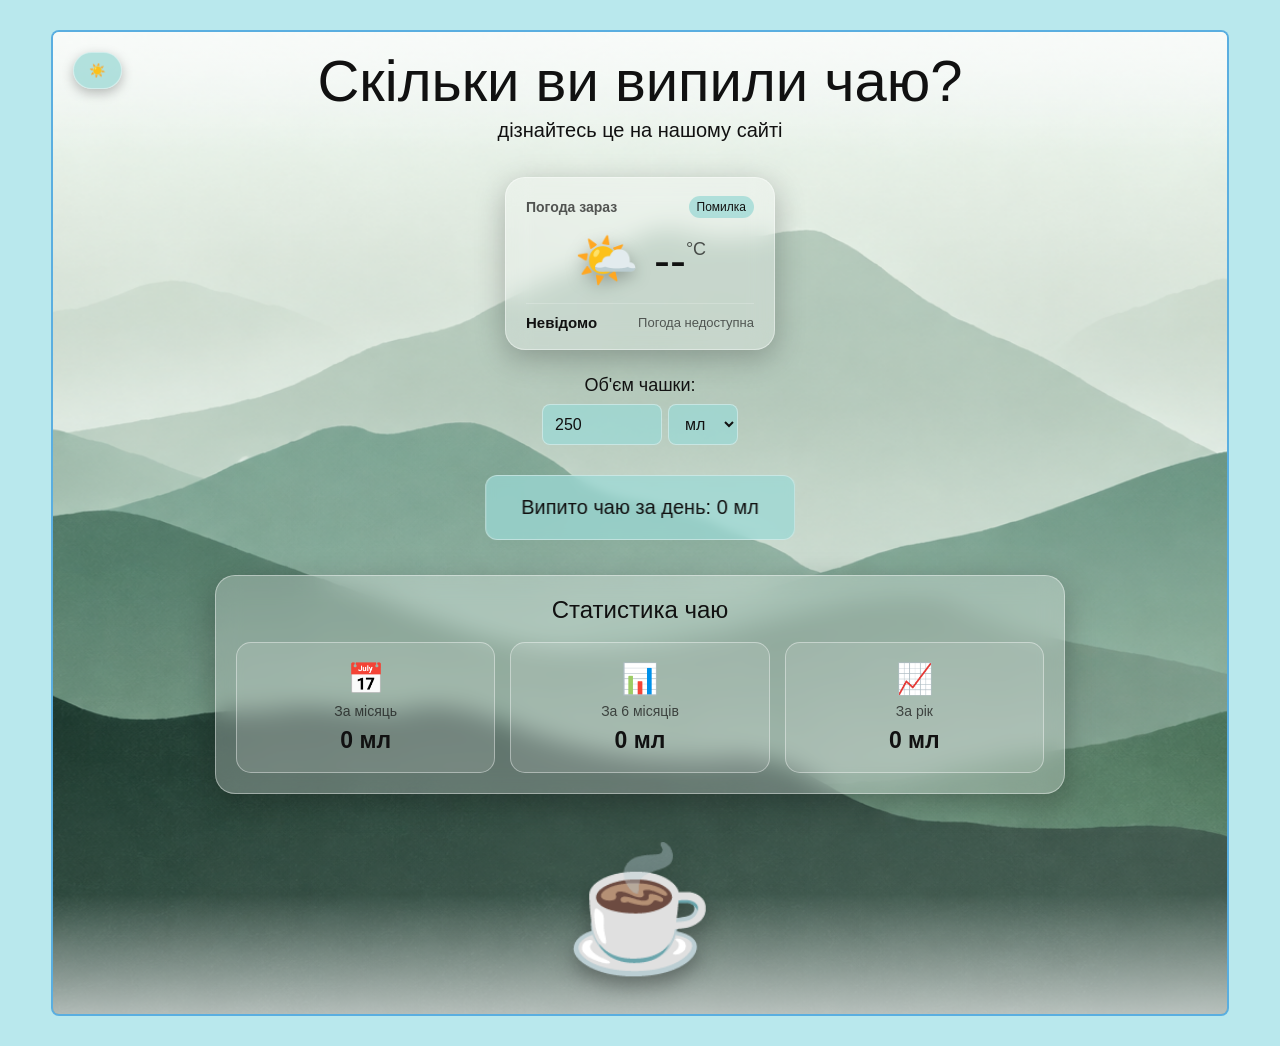
==== index.html @ 60a7f011 "Зробив таблицю випитого чаю , Тепер кожного дня кнопка чаю відновляеться і розшірив рамки стало тріш" ====
<!DOCTYPE html>
<html lang="uk">

<head>
    <meta charset="UTF-8">
    <meta name="viewport" content="width=device-width, initial-scale=1.0">

    <title>Tea Time</title>

    <link rel="stylesheet" href="style.css">
</head>

<body>

    <main class="container">

        <!-- Фонове зображення -->
        <img
            class="background"
            src="123.png"
            alt=""
        >

        <!-- Верхній туман -->
        <div class="fog-top"></div>


        <!-- Заголовок -->
        <header class="header">

            <h1>
                Скільки ви випили чаю?
            </h1>

            <p>
                дізнайтесь це на нашому сайті
            </p>

        </header>


        <!-- Кнопка день / ніч -->
        <button
            class="theme-button"
            id="themeButton"
            type="button"
        >
            ☀️
        </button>


        <!-- Погода -->
        <section class="weather-card">

            <div class="weather-top">

                <span class="weather-title">
                    Погода зараз
                </span>

                <span
                    class="weather-status"
                    id="weatherStatus"
                >
                    ...
                </span>

            </div>


            <div class="weather-main">

                <div
                    class="weather-icon"
                    id="weatherIcon"
                >
                    🌤️
                </div>

                <div class="weather-temperature">

                    <span id="weatherTemperature">
                        --
                    </span>

                    <small>°C</small>

                </div>

            </div>


            <div class="weather-bottom">

                <span
                    class="weather-city"
                    id="weatherCity"
                >
                    Завантаження...
                </span>

                <span
                    class="weather-description"
                    id="weatherText"
                >
                    Отримання погоди
                </span>

            </div>

        </section>


        <!-- Об'єм чашки -->
        <div class="cup-volume">

            <label for="cupVolume">
                Об'єм чашки:
            </label>

            <div class="volume-input">

                <input
                    type="number"
                    id="cupVolume"
                    min="1"
                    step="1"
                    value="250"
                >

                <select id="volumeUnit">

                    <option value="ml">
                        мл
                    </option>

                    <option value="l">
                        л
                    </option>

                </select>

            </div>

        </div>


        <!-- Головна кнопка -->
        <button
            class="main-button"
            id="teaButton"
            type="button"
        >

            Випито чаю за день:

            <span id="teaCount">
                0 мл
            </span>

        </button>


        <!-- Чашка -->
        <div class="tea-cup">
            ☕
        </div>


        <!-- Статистика -->
        <section class="statistics">

            <h2>
                Статистика чаю
            </h2>


            <div class="statistics-grid">

                <!-- Місяць -->
                <div class="stat-card">

                    <div class="stat-icon">
                        📅
                    </div>

                    <div class="stat-title">
                        За місяць
                    </div>

                    <div
                        class="stat-value"
                        id="monthStat"
                    >
                        0 мл
                    </div>

                </div>


                <!-- 6 місяців -->
                <div class="stat-card">

                    <div class="stat-icon">
                        📊
                    </div>

                    <div class="stat-title">
                        За 6 місяців
                    </div>

                    <div
                        class="stat-value"
                        id="sixMonthsStat"
                    >
                        0 мл
                    </div>

                </div>


                <!-- Рік -->
                <div class="stat-card">

                    <div class="stat-icon">
                        📈
                    </div>

                    <div class="stat-title">
                        За рік
                    </div>

                    <div
                        class="stat-value"
                        id="yearStat"
                    >
                        0 мл
                    </div>

                </div>

            </div>

        </section>


        <!-- Сніг -->
        <div
            class="snow"
            id="snow"
        ></div>


        <!-- Дощ -->
        <div
            class="rain"
            id="rain"
        ></div>


        <!-- Нижній туман -->
        <div class="fog-bottom"></div>

    </main>


    <script src="script.js"></script>

</body>

</html>
---- style.css ----
/* =========================================
   1. БАЗОВІ НАЛАШТУВАННЯ
========================================= */

* {
    margin: 0;
    padding: 0;
    box-sizing: border-box;
}

html {
    scroll-behavior: smooth;
}

body {
    min-height: 100vh;

    font-family: Arial, sans-serif;

    color: var(--text-color);

    background: var(--background);

    transition:
        background 0.5s ease,
        color 0.5s ease;

    overflow-x: hidden;
}


/* =========================================
   2. ЗМІННІ — СВІТЛА ТЕМА
========================================= */

:root {

    --background: #b9e8ed;

    --text-color: #111;

    --button-bg: rgba(155, 216, 213, 0.75);

    --button-text: #111;

    --button-border: rgba(255, 255, 255, 0.4);

    --shadow-color: rgba(0, 0, 0, 0.25);

    --fog-color: rgba(255, 255, 255, 0.6);

    --card-bg: rgba(255, 255, 255, 0.25);

    --transition: 0.4s ease;
}


/* =========================================
   3. ТЕМНА ТЕМА
========================================= */

body.dark {

    --background: #101820;

    --text-color: #ffffff;

    --button-bg: rgba(38, 61, 74, 0.85);

    --button-text: #ffffff;

    --button-border: rgba(255, 255, 255, 0.15);

    --shadow-color: rgba(0, 0, 0, 0.6);

    --fog-color: rgba(20, 30, 40, 0.7);

    --card-bg: rgba(20, 30, 40, 0.55);
}


/* =========================================
   4. ОСНОВНИЙ КОНТЕЙНЕР
========================================= */

.container {

    position: relative;

    width: 92%;

    max-width: 16
    00px;

    min-height: 90vh;

    margin: 30px auto;

    padding-bottom: 220px;

    overflow: hidden;

    border: 2px solid rgba(50, 150, 220, 0.7);

    border-radius: 8px;

    background: var(--background);

    transition:
        background var(--transition);
}


/* =========================================
   5. ФОН
========================================= */

.background {

    position: absolute;

    inset: 0;

    width: 100%;

    height: 100%;

    object-fit: cover;

    z-index: 0;

    transition:
        filter 0.8s ease,
        opacity 0.8s ease;
}


/* =========================================
   6. ЗАГОЛОВОК
========================================= */

.header {

    position: relative;

    z-index: 15;

    text-align: center;

    padding: 15px 20px;
}

.header h1 {

    font-size:
        clamp(30px, 5vw, 58px);

    font-weight: 400;

    transition:
        color var(--transition);
}

.header p {

    margin-top: 5px;

    font-size:
        clamp(16px, 2vw, 20px);
}


/* =========================================
   7. КНОПКА ДЕНЬ / НІЧ
========================================= */

.theme-button {

    position: absolute;

    top: 20px;

    left: 20px;

    z-index: 30;

    padding: 10px 15px;

    border:
        1px solid var(--button-border);

    border-radius: 50px;

    background: var(--button-bg);

    color: var(--button-text);

    cursor: pointer;

    box-shadow:
        0 4px 12px var(--shadow-color);

    transition:
        transform 0.25s ease,
        box-shadow 0.25s ease,
        background 0.4s ease,
        color 0.4s ease;
}

.theme-button:hover {

    transform:
        translateY(-2px);

    box-shadow:
        0 7px 18px var(--shadow-color);
}

.theme-button:active {

    transform:
        translateY(0);
}


/* =========================================
   8. ПОГОДА
========================================= */

.weather-card {

    position: relative;

    z-index: 20;

    width: 270px;

    margin: 20px auto 0;

    padding: 18px 20px;

    border:
        1px solid var(--button-border);

    border-radius: 20px;

    background:
        var(--card-bg);

    backdrop-filter:
        blur(12px);

    -webkit-backdrop-filter:
        blur(12px);

    color: var(--text-color);

    box-shadow:
        0 8px 30px var(--shadow-color);

    transition:
        transform 0.3s ease,
        box-shadow 0.3s ease;
}

.weather-card:hover {

    transform:
        translateY(-3px);

    box-shadow:
        0 14px 35px var(--shadow-color);
}


.weather-top {

    display: flex;

    align-items: center;

    justify-content: space-between;

    margin-bottom: 10px;
}

.weather-title {

    font-size: 14px;

    font-weight: 600;

    opacity: 0.7;
}

.weather-status {

    font-size: 12px;

    padding: 4px 8px;

    border-radius: 20px;

    background:
        var(--button-bg);

    color:
        var(--button-text);
}


.weather-main {

    display: flex;

    align-items: center;

    justify-content: center;

    gap: 15px;

    margin: 5px 0 10px;
}


.weather-icon {

    display: flex;

    align-items: center;

    justify-content: center;

    width: 65px;

    height: 65px;

    font-size: 52px;

    filter:
        drop-shadow(
            0 5px 8px var(--shadow-color)
        );

    transition:
        transform 0.4s ease;
}

.weather-card:hover .weather-icon {

    transform:
        scale(1.08)
        rotate(3deg);
}


.weather-temperature {

    display: flex;

    align-items: flex-start;

    font-size: 48px;

    font-weight: 300;

    line-height: 1;
}

.weather-temperature small {

    margin-top: 3px;

    font-size: 18px;

    opacity: 0.7;
}


.weather-bottom {

    display: flex;

    align-items: center;

    justify-content: space-between;

    gap: 10px;

    padding-top: 10px;

    border-top:
        1px solid
        rgba(255, 255, 255, 0.2);
}

.weather-city {

    font-size: 15px;

    font-weight: 600;
}

.weather-description {

    font-size: 13px;

    opacity: 0.65;

    text-align: right;
}


/* =========================================
   9. ОБ'ЄМ ЧАШКИ
========================================= */

.cup-volume {

    position: relative;

    z-index: 20;

    display: flex;

    flex-direction: column;

    align-items: center;

    gap: 8px;

    width: fit-content;

    margin: 25px auto 0;

    color: var(--text-color);
}

.cup-volume label {

    font-size: 18px;

    font-weight: 500;
}

.volume-input {

    display: flex;

    gap: 6px;
}

.volume-input input,
.volume-input select {

    padding: 10px 12px;

    border:
        1px solid var(--button-border);

    border-radius: 8px;

    background:
        var(--button-bg);

    color:
        var(--button-text);

    font-size: 16px;

    font-family: inherit;

    outline: none;

    transition:
        box-shadow 0.25s ease,
        transform 0.25s ease;
}

.volume-input input {

    width: 120px;
}

.volume-input select {

    width: 70px;

    cursor: pointer;
}

.volume-input input:hover,
.volume-input select:hover {

    transform:
        translateY(-2px);

    box-shadow:
        0 5px 15px var(--shadow-color);
}

.volume-input input:focus,
.volume-input select:focus {

    box-shadow:
        0 0 0 3px
        rgba(50, 150, 220, 0.25);
}


/* =========================================
   10. ГОЛОВНА КНОПКА
========================================= */

.main-button {

    position: relative;

    left: 50%;

    transform:
        translateX(-50%);

    z-index: 20;

    margin-top: 30px;

    padding: 20px 35px;

    border:
        1px solid var(--button-border);

    border-radius: 12px;

    background:
        var(--button-bg);

    color:
        var(--button-text);

    font-size: 20px;

    font-family: inherit;

    cursor: pointer;

    backdrop-filter:
        blur(5px);

    transition:
        transform 0.25s ease,
        box-shadow 0.25s ease,
        background 0.4s ease,
        color 0.4s ease;
}

.main-button:hover {

    transform:
        translateX(-50%)
        translateY(-5px);

    box-shadow:
        0 10px 30px var(--shadow-color);
}

.main-button:active {

    transform:
        translateX(-50%);
}


/* =========================================
   11. ЧАШКА
========================================= */

.tea-cup {

    position: absolute;

    left: 50%;

    bottom: 45px;

    transform:
        translateX(-50%);

    z-index: 18;

    font-size: 120px;

    line-height: 1;

    filter:
        drop-shadow(
            0 10px 10px rgba(0, 0, 0, 0.3)
        );

    animation:
        cupFloat 3s ease-in-out infinite;
}

@keyframes cupFloat {

    0% {

        transform:
            translateX(-50%)
            translateY(0);
    }

    50% {

        transform:
            translateX(-50%)
            translateY(-8px);
    }

    100% {

        transform:
            translateX(-50%)
            translateY(0);
    }
}


/* =========================================
   12. СТАТИСТИКА
========================================= */

.statistics {

    position: relative;

    z-index: 20;

    width: 90%;

    max-width: 850px;

    margin: 35px auto 0;

    padding: 20px;

    border:
        1px solid var(--button-border);

    border-radius: 20px;

    background:
        var(--card-bg);

    backdrop-filter:
        blur(12px);

    -webkit-backdrop-filter:
        blur(12px);

    box-shadow:
        0 8px 30px var(--shadow-color);
}

.statistics h2 {

    margin-bottom: 18px;

    text-align: center;

    font-size: 24px;

    font-weight: 400;
}


.statistics-grid {

    display: grid;

    grid-template-columns:
        repeat(3, 1fr);

    gap: 15px;
}


.stat-card {

    padding: 18px 10px;

    text-align: center;

    border:
        1px solid var(--button-border);

    border-radius: 15px;

    background:
        rgba(255, 255, 255, 0.12);

    transition:
        transform 0.25s ease,
        box-shadow 0.25s ease,
        background 0.3s ease;
}

.stat-card:hover {

    transform:
        translateY(-4px);

    box-shadow:
        0 8px 20px var(--shadow-color);
}


.stat-icon {

    font-size: 30px;

    margin-bottom: 7px;
}


.stat-title {

    font-size: 14px;

    opacity: 0.7;

    margin-bottom: 8px;
}


.stat-value {

    font-size: 23px;

    font-weight: 600;
}


/* =========================================
   13. ТУМАН
========================================= */

.fog-top,
.fog-bottom {

    position: absolute;

    left: 0;

    width: 100%;

    pointer-events: none;

    z-index: 10;

    transition:
        opacity 0.8s ease;
}

.fog-top {

    top: 0;

    height: 120px;

    background:
        linear-gradient(
            to bottom,
            var(--fog-color),
            transparent
        );
}

.fog-bottom {

    bottom: 0;

    height: 120px;

    background:
        linear-gradient(
            to top,
            var(--fog-color),
            transparent
        );
}


/* =========================================
   14. СНІГ
========================================= */

.snow {

    position: absolute;

    inset: 0;

    pointer-events: none;

    z-index: 50;

    overflow: hidden;
}

.snowflake {

    position: absolute;

    top: -20px;

    color: white;

    font-size: 20px;

    animation:
        snowfall linear infinite;
}

@keyframes snowfall {

    from {

        transform:
            translateY(-20px);
    }

    to {

        transform:
            translateY(110vh);
    }
}


/* =========================================
   15. ДОЩ
========================================= */

.rain {

    position: absolute;

    inset: 0;

    pointer-events: none;

    z-index: 50;

    overflow: hidden;
}

.raindrop {

    position: absolute;

    top: -30px;

    width: 2px;

    height: 20px;

    background:
        rgba(255, 255, 255, 0.6);

    animation:
        rain-fall linear infinite;
}

@keyframes rain-fall {

    from {

        transform:
            translateY(-30px);
    }

    to {

        transform:
            translateY(110vh);
    }
}


/* =========================================
   16. ТЕМНИЙ ФОН
========================================= */

body.dark .background {

    filter:
        brightness(0.55);
}


/* =========================================
   17. ТЕЛЕФОН
========================================= */

@media (max-width: 768px) {

    .container {

        width: 96%;

        min-height: 95vh;

        margin: 15px auto;

        padding-bottom: 190px;
    }

    .header h1 {

        font-size:
            clamp(26px, 8vw, 42px);
    }

    .main-button {

        font-size: 17px;

        padding:
            16px 25px;
    }

    .statistics {

        width: 94%;
    }

    .statistics-grid {

        grid-template-columns:
            1fr;
    }

    .tea-cup {

        font-size: 90px;

        bottom: 35px;
    }
}


@media (max-width: 480px) {

    .container {

        margin: 10px auto;
    }

    .weather-card {

        width: 90%;
    }

    .theme-button {

        top: 15px;

        left: 15px;

        padding:
            8px 12px;
    }

    .cup-volume {

        margin-top: 20px;
    }

    .cup-volume label {

        font-size: 16px;
    }

    .volume-input input {

        width: 110px;
    }

    .volume-input input,
    .volume-input select {

        padding:
            8px 10px;

        font-size: 15px;
    }

    .main-button {

        font-size: 16px;

        padding:
            14px 20px;
    }

    .statistics h2 {

        font-size: 21px;
    }

    .stat-value {

        font-size: 21px;
    }
}
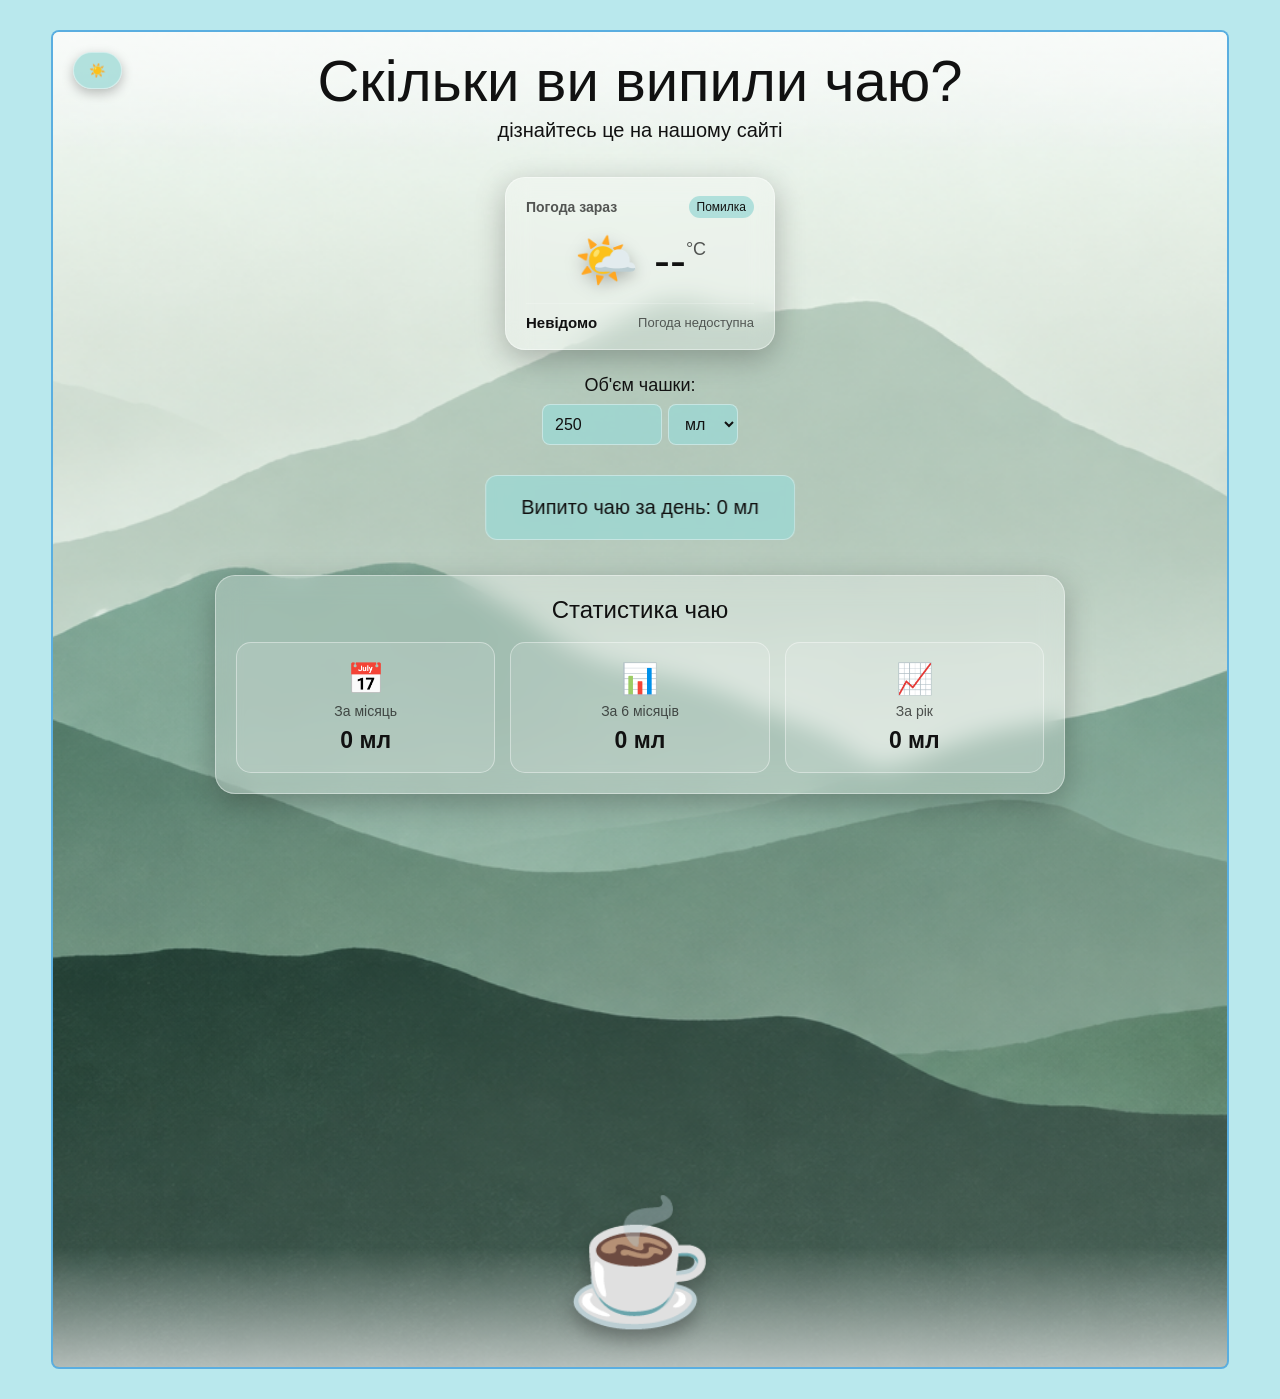
==== commit 73ca014c: "Чото сделал питався додати кнопку тесту єфектів нечего не вийшло і графік прікольний питився зробить" ====
--- a/index.html
+++ b/index.html
@@ -109,7 +109,7 @@
             </div>
 
         </section>
-
+        
 
         <!-- Об'єм чашки -->
         <div class="cup-volume">
@@ -242,6 +242,39 @@
             </div>
 
         </section>
+        <!-- Графік за останні 7 днів -->
+<section class="tea-chart">
+
+    <div class="chart-header">
+        <div>
+            <h2>Випито за останні 7 днів</h2>
+            <p>Статистика споживання чаю</p>
+        </div>
+
+        <span class="chart-total" id="chartTotal">
+            0 мл
+        </span>
+    </div>
+
+    <div class="chart">
+
+        <div class="chart-y">
+            <span>2 л</span>
+            <span>1.5 л</span>
+            <span>1 л</span>
+            <span>500 мл</span>
+            <span>0</span>
+        </div>
+
+        <div class="chart-area" id="chartArea">
+
+            <!-- Сюди JavaScript створить стовпчики -->
+
+        </div>
+
+    </div>
+
+</section>
 
 
         <!-- Сніг -->
@@ -256,6 +289,15 @@
             class="rain"
             id="rain"
         ></div>
+        <!-- Тест дощу -->
+<button
+    class="rain-test-button"
+    id="rainTestButton"
+    type="button"
+>
+    🌧️ Тест дощу
+</button>
+
 
 
         <!-- Нижній туман -->
@@ -268,4 +310,5 @@
 
 </body>
 
+
 </html>
--- a/style.css
+++ b/style.css
@@ -1013,4 +1013,347 @@
 
         font-size: 21px;
     }
+    /* =========================================
+   ТЕСТ ДОЩУ
+========================================= */
+
+.rain-test-button {
+    position: absolute;
+
+    left: 50%;
+    top: 550px;
+
+    transform: translateX(-50%);
+
+    z-index: 100;
+
+    padding: 10px 18px;
+
+    border: 1px solid var(--button-border);
+    border-radius: 10px;
+
+    background: var(--button-bg);
+    color: var(--button-text);
+
+    font-size: 15px;
+    font-family: inherit;
+
+    cursor: pointer;
+
+    backdrop-filter: blur(5px);
+
+    box-shadow:
+        0 5px 15px var(--shadow-color);
+
+    transition:
+        transform 0.25s ease,
+        box-shadow 0.25s ease,
+        background 0.3s ease;
+}
+
+.rain-test-button:hover {
+    transform:
+        translateX(-50%)
+        translateY(-3px);
+
+    box-shadow:
+        0 10px 25px var(--shadow-color);
+}
+
+.rain-test-button:active {
+    transform:
+        translateX(-50%)
+        translateY(0);
+}
+/* =========================================
+   ГРАФІК ЧАЮ
+========================================= */
+
+.tea-chart {
+    position: relative;
+
+    z-index: 20;
+
+    width: min(90%, 700px);
+
+    margin: 25px auto;
+
+    padding: 22px;
+
+    border-radius: 18px;
+
+    background: rgba(35, 50, 55, 0.82);
+
+    border: 1px solid rgba(255, 255, 255, 0.15);
+
+    backdrop-filter: blur(8px);
+
+    box-shadow:
+        0 10px 30px rgba(0, 0, 0, 0.35);
+
+    color: var(--button-text);
+}
+
+
+/* Верх графіка */
+
+.chart-header {
+    display: flex;
+
+    justify-content: space-between;
+    align-items: center;
+
+    margin-bottom: 25px;
+}
+
+.chart-header h2 {
+    margin: 0;
+
+    font-size: 20px;
+}
+
+.chart-header p {
+    margin-top: 5px;
+
+    font-size: 13px;
+
+    opacity: 0.65;
+}
+
+.chart-total {
+    padding: 8px 12px;
+
+    border-radius: 10px;
+
+    background: var(--button-bg);
+
+    font-weight: bold;
+}
+
+
+/* Область графіка */
+
+.chart {
+    display: flex;
+
+    height: 230px;
+
+    width: 100%;
+}
+
+
+/* Значення зліва */
+
+.chart-y {
+    display: flex;
+
+    flex-direction: column;
+
+    justify-content: space-between;
+
+    width: 45px;
+
+    padding-bottom: 25px;
+
+    font-size: 11px;
+
+    opacity: 0.6;
+
+    text-align: right;
+}
+
+
+/* Сам графік */
+
+.chart-area {
+    position: relative;
+
+    flex: 1;
+
+    display: flex;
+
+    align-items: flex-end;
+
+    justify-content: space-around;
+
+    gap: 12px;
+
+    padding:
+        0 10px 25px 15px;
+
+    border-bottom: 1px solid
+        rgba(255, 255, 255, 0.25);
+
+    background:
+        repeating-linear-gradient(
+            to top,
+            transparent 0,
+            transparent 44px,
+            rgba(255, 255, 255, 0.08) 45px
+        );
+}
+
+
+/* Один день */
+
+.chart-column {
+    position: relative;
+
+    height: 100%;
+
+    flex: 1;
+
+    max-width: 65px;
+
+    display: flex;
+
+    align-items: flex-end;
+
+    justify-content: center;
+}
+
+
+/* Стовпчик */
+
+.chart-bar {
+    position: relative;
+
+    width: 65%;
+
+    min-height: 4px;
+
+    border-radius:
+        8px 8px 3px 3px;
+
+    background:
+        linear-gradient(
+            to top,
+            rgba(84, 150, 160, 0.8),
+            rgba(160, 220, 215, 0.95)
+        );
+
+    box-shadow:
+        0 5px 15px
+        rgba(100, 200, 200, 0.2);
+
+    transform-origin: bottom;
+
+    animation:
+        chartGrow 0.7s ease forwards;
+
+    transition:
+        filter 0.25s ease,
+        transform 0.25s ease;
+}
+
+
+/* Наведение */
+
+.chart-bar:hover {
+    transform:
+        scaleX(1.12);
+
+    filter:
+        brightness(1.2);
+}
+
+
+/* Значение над столбиком */
+
+.chart-value {
+    position: absolute;
+
+    top: -25px;
+
+    left: 50%;
+
+    transform:
+        translateX(-50%);
+
+    font-size: 11px;
+
+    white-space: nowrap;
+
+    opacity: 0;
+
+    transition:
+        opacity 0.2s ease;
+}
+
+.chart-column:hover
+.chart-value {
+    opacity: 1;
+}
+
+
+/* День недели */
+
+.chart-day {
+    position: absolute;
+
+    bottom: -23px;
+
+    left: 50%;
+
+    transform:
+        translateX(-50%);
+
+    font-size: 11px;
+
+    opacity: 0.65;
+
+    white-space: nowrap;
+}
+
+
+/* Анімація */
+
+@keyframes chartGrow {
+
+    from {
+        transform:
+            scaleY(0);
+    }
+
+    to {
+        transform:
+            scaleY(1);
+    }
+
+}
+
+
+/* Телефон */
+
+@media (max-width: 600px) {
+
+    .tea-chart {
+        width: 94%;
+
+        padding: 16px;
+    }
+
+    .chart {
+        height: 190px;
+    }
+
+    .chart-area {
+        gap: 5px;
+
+        padding-left: 8px;
+    }
+
+    .chart-bar {
+        width: 75%;
+    }
+
+    .chart-header h2 {
+        font-size: 17px;
+    }
+
+    .chart-total {
+        font-size: 12px;
+    }
+
+}
 }
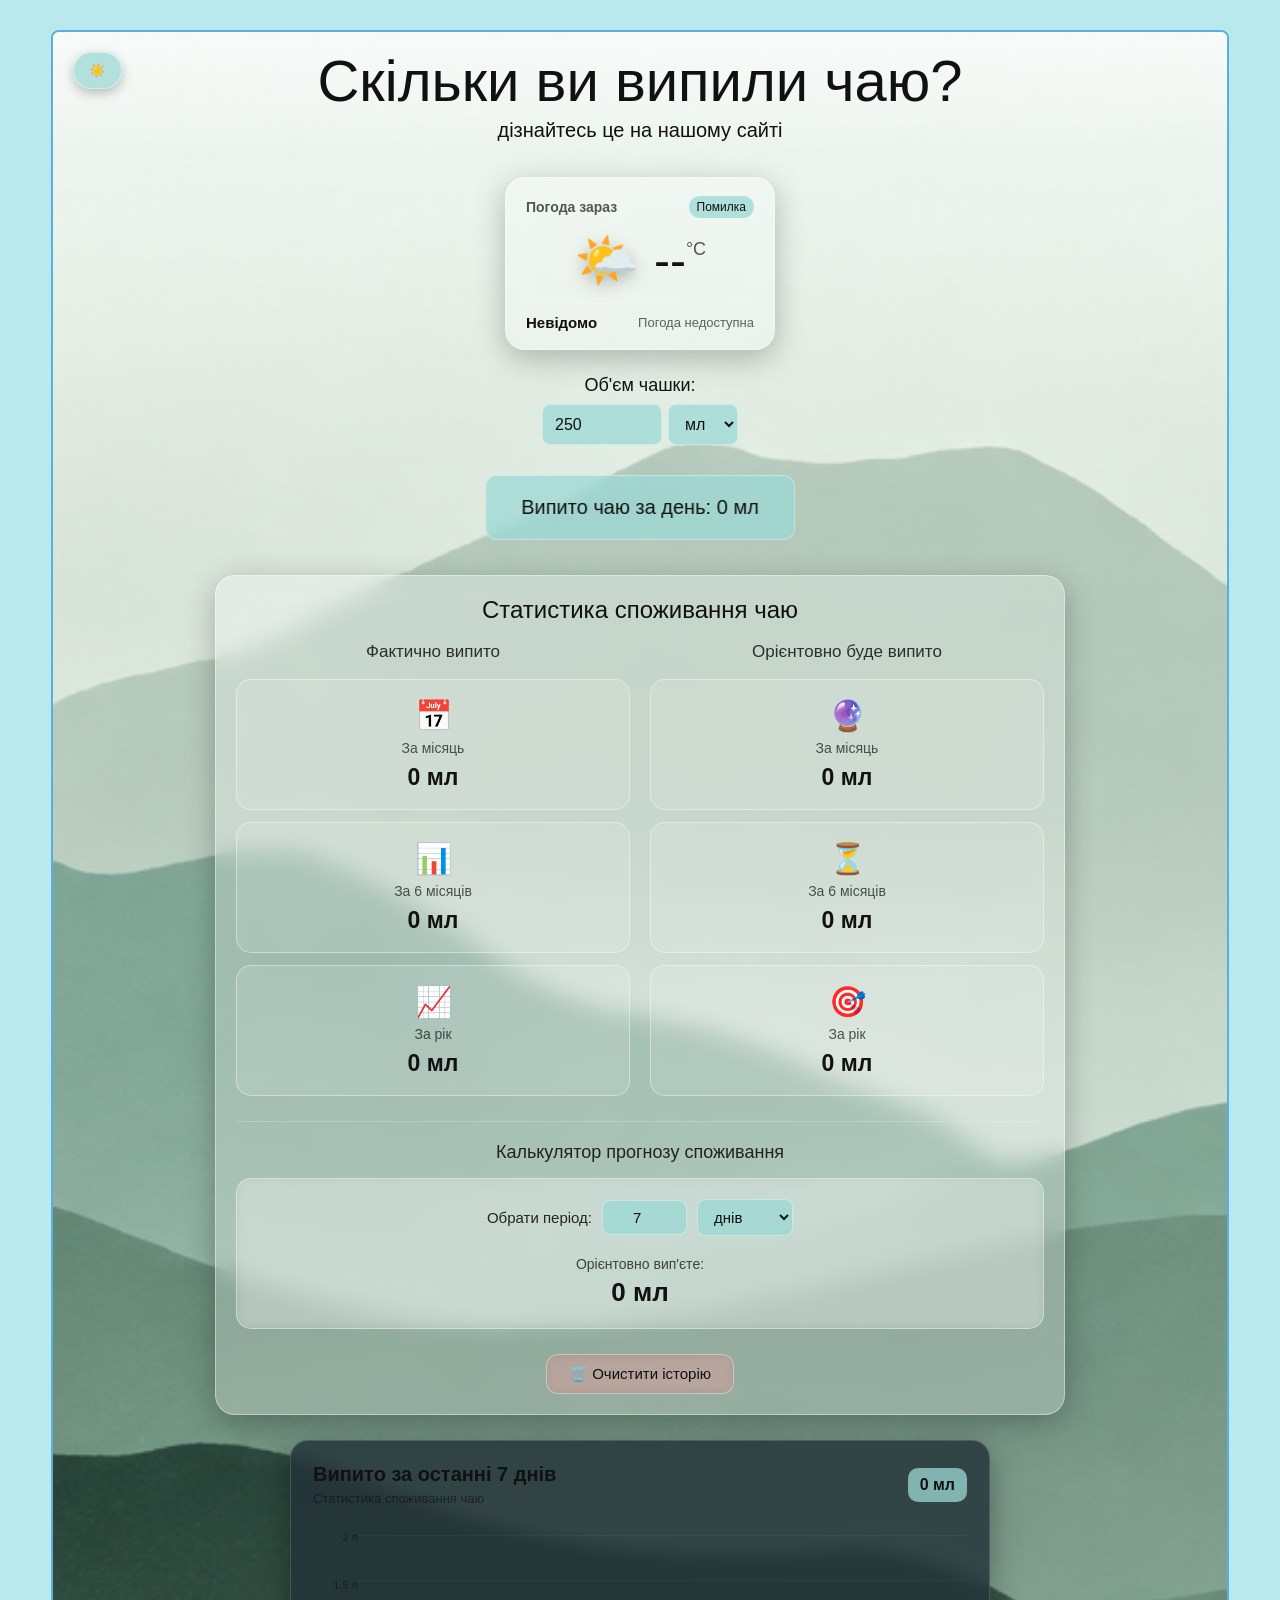
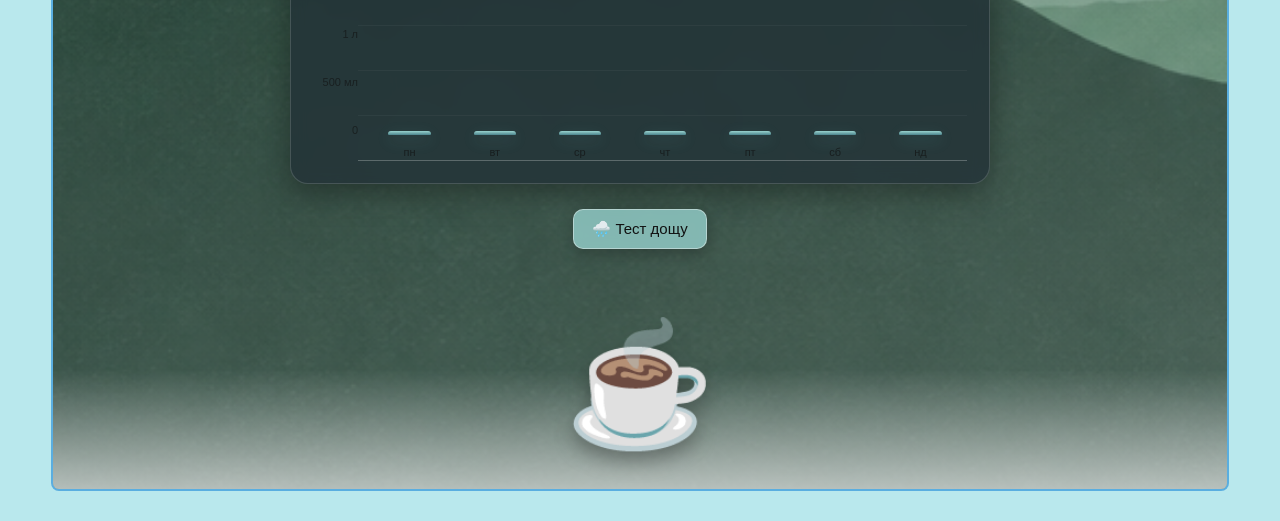
==== commit 70a0521c: "Доработка Макара і Міши" ====
--- a/index.html
+++ b/index.html
@@ -124,6 +124,7 @@
                     type="number"
                     id="cupVolume"
                     min="1"
+                    max="1000"
                     step="1"
                     value="250"
                 >
@@ -168,80 +169,82 @@
 
 
         <!-- Статистика -->
-        <section class="statistics">
-
-            <h2>
-                Статистика чаю
-            </h2>
-
-
-            <div class="statistics-grid">
-
-                <!-- Місяць -->
-                <div class="stat-card">
-
-                    <div class="stat-icon">
-                        📅
-                    </div>
-
-                    <div class="stat-title">
-                        За місяць
-                    </div>
-
-                    <div
-                        class="stat-value"
-                        id="monthStat"
-                    >
-                        0 мл
-                    </div>
-
-                </div>
-
-
-                <!-- 6 місяців -->
-                <div class="stat-card">
-
-                    <div class="stat-icon">
-                        📊
-                    </div>
-
-                    <div class="stat-title">
-                        За 6 місяців
-                    </div>
-
-                    <div
-                        class="stat-value"
-                        id="sixMonthsStat"
-                    >
-                        0 мл
-                    </div>
-
-                </div>
-
-
-                <!-- Рік -->
-                <div class="stat-card">
-
-                    <div class="stat-icon">
-                        📈
-                    </div>
-
-                    <div class="stat-title">
-                        За рік
-                    </div>
-
-                    <div
-                        class="stat-value"
-                        id="yearStat"
-                    >
-                        0 мл
-                    </div>
-
-                </div>
-
-            </div>
-
-        </section>
+        <!-- Статистика та Прогноз (Один контейнер) -->
+
+    <!-- Статистика -->
+<section class="statistics">
+
+    <h2>Статистика споживання чаю</h2>
+
+    <div class="stats-two-columns">
+        <!-- Колонка 1: Фактично випито -->
+        <div class="stats-column">
+            <h3>Фактично випито</h3>
+            <div class="stat-card">
+                <div class="stat-icon">📅</div>
+                <div class="stat-title">За місяць</div>
+                <div class="stat-value" id="monthStat">0 мл</div>
+            </div>
+            <div class="stat-card">
+                <div class="stat-icon">📊</div>
+                <div class="stat-title">За 6 місяців</div>
+                <div class="stat-value" id="sixMonthsStat">0 мл</div>
+            </div>
+            <div class="stat-card">
+                <div class="stat-icon">📈</div>
+                <div class="stat-title">За рік</div>
+                <div class="stat-value" id="yearStat">0 мл</div>
+            </div>
+        </div>
+
+        <!-- Колонка 2: Орієнтовно буде випито -->
+        <div class="stats-column">
+            <h3>Орієнтовно буде випито</h3>
+            <div class="stat-card">
+                <div class="stat-icon">🔮</div>
+                <div class="stat-title">За місяць</div>
+                <div class="stat-value" id="forecastMonthStat">0 мл</div>
+            </div>
+            <div class="stat-card">
+                <div class="stat-icon">⏳</div>
+                <div class="stat-title">За 6 місяців</div>
+                <div class="stat-value" id="forecast6MonthsStat">0 мл</div>
+            </div>
+            <div class="stat-card">
+                <div class="stat-icon">🎯</div>
+                <div class="stat-title">За рік</div>
+                <div class="stat-value" id="forecastYearStat">0 мл</div>
+            </div>
+        </div>
+    </div>
+    <!-- Калькулятор власного прогнозу -->
+    <div class="custom-forecast-section">
+        <h3>Калькулятор прогнозу споживання</h3>
+
+        <div class="custom-forecast-card">
+            <div class="custom-forecast-inputs">
+                <label for="customPeriodInput">Обрати період:</label>
+                <input type="number" id="customPeriodInput" min="1" max="365" value="7">
+                <select id="customPeriodUnit">
+                    <option value="days">днів</option>
+                    <option value="months">місяців</option>
+                </select>
+            </div>
+
+            <div class="custom-forecast-result">
+                <span>Орієнтовно вип'єте:</span>
+                <strong id="customForecastValue">0 мл</strong>
+            </div>
+        </div>
+    </div>
+
+    <!-- Кнопка очищення історії -->
+    <button class="clear-history-button" id="clearHistoryButton" type="button">
+        🗑️ Очистити історію
+    </button>
+
+</section>
+
         <!-- Графік за останні 7 днів -->
 <section class="tea-chart">
 
--- a/style.css
+++ b/style.css
@@ -78,36 +78,225 @@
     --card-bg: rgba(20, 30, 40, 0.55);
 }
 
-
 /* =========================================
    4. ОСНОВНИЙ КОНТЕЙНЕР
 ========================================= */
 
 .container {
-
     position: relative;
-
     width: 92%;
-
-    max-width: 16
-    00px;
-
+    max-width: 1600px; /* 👈 ВИПРАВЛЕНО: прибрано перенос рядка */
     min-height: 90vh;
-
     margin: 30px auto;
-
     padding-bottom: 220px;
-
     overflow: hidden;
-
     border: 2px solid rgba(50, 150, 220, 0.7);
-
     border-radius: 8px;
-
     background: var(--background);
-
-    transition:
-        background var(--transition);
+    transition: background var(--transition);
+}
+
+/* ... інші базові стилі ... */
+
+
+/* =========================================
+   ТЕСТ ДОЩУ (ВИПРАВЛЕНО: винесено з media-запиту)
+========================================= */
+
+.rain-test-button {
+    position: relative;
+    display: block;
+    margin: 20px auto;
+    z-index: 100;
+    padding: 10px 18px;
+    border: 1px solid var(--button-border);
+    border-radius: 10px;
+    background: var(--button-bg);
+    color: var(--button-text);
+    font-size: 15px;
+    font-family: inherit;
+    cursor: pointer;
+    backdrop-filter: blur(5px);
+    box-shadow: 0 5px 15px var(--shadow-color);
+    transition: transform 0.25s ease, box-shadow 0.25s ease, background 0.3s ease;
+}
+
+.rain-test-button:hover {
+    transform: translateY(-3px);
+    box-shadow: 0 10px 25px var(--shadow-color);
+}
+
+
+/* =========================================
+   ГРАФІК ЧАЮ (ВИПРАВЛЕНО: винесено з media-запиту)
+========================================= */
+
+.tea-chart {
+    position: relative;
+    z-index: 20;
+    width: min(90%, 700px);
+    margin: 25px auto;
+    padding: 22px;
+    border-radius: 18px;
+    background: rgba(35, 50, 55, 0.82);
+    border: 1px solid rgba(255, 255, 255, 0.15);
+    backdrop-filter: blur(8px);
+    box-shadow: 0 10px 30px rgba(0, 0, 0, 0.35);
+    color: var(--button-text);
+}
+
+.chart-header {
+    display: flex;
+    justify-content: space-between;
+    align-items: center;
+    margin-bottom: 25px;
+}
+
+.chart-header h2 {
+    margin: 0;
+    font-size: 20px;
+}
+
+.chart-header p {
+    margin-top: 5px;
+    font-size: 13px;
+    opacity: 0.65;
+}
+
+.chart-total {
+    padding: 8px 12px;
+    border-radius: 10px;
+    background: var(--button-bg);
+    font-weight: bold;
+}
+
+.chart {
+    display: flex;
+    height: 230px;
+    width: 100%;
+}
+
+.chart-y {
+    display: flex;
+    flex-direction: column;
+    justify-content: space-between;
+    width: 45px;
+    padding-bottom: 25px;
+    font-size: 11px;
+    opacity: 0.6;
+    text-align: right;
+}
+
+.chart-area {
+    position: relative;
+    flex: 1;
+    display: flex;
+    align-items: flex-end;
+    justify-content: space-around;
+    gap: 12px;
+    padding: 0 10px 25px 15px;
+    border-bottom: 1px solid rgba(255, 255, 255, 0.25);
+    background: repeating-linear-gradient(
+        to top,
+        transparent 0,
+        transparent 44px,
+        rgba(255, 255, 255, 0.08) 45px
+    );
+}
+
+.chart-column {
+    position: relative;
+    height: 100%;
+    flex: 1;
+    max-width: 65px;
+    display: flex;
+    align-items: flex-end;
+    justify-content: center;
+}
+
+.chart-bar {
+    position: relative;
+    width: 65%;
+    min-height: 4px;
+    border-radius: 8px 8px 3px 3px;
+    background: linear-gradient(
+        to top,
+        rgba(84, 150, 160, 0.8),
+        rgba(160, 220, 215, 0.95)
+    );
+    box-shadow: 0 5px 15px rgba(100, 200, 200, 0.2);
+    transform-origin: bottom;
+    animation: chartGrow 0.7s ease forwards;
+    transition: filter 0.25s ease, transform 0.25s ease;
+}
+
+.chart-bar:hover {
+    transform: scaleX(1.12);
+    filter: brightness(1.2);
+}
+
+.chart-value {
+    position: absolute;
+    top: -25px;
+    left: 50%;
+    transform: translateX(-50%);
+    font-size: 11px;
+    white-space: nowrap;
+    opacity: 0;
+    transition: opacity 0.2s ease;
+}
+
+.chart-column:hover .chart-value {
+    opacity: 1;
+}
+
+.chart-day {
+    position: absolute;
+    bottom: -23px;
+    left: 50%;
+    transform: translateX(-50%);
+    font-size: 11px;
+    opacity: 0.65;
+    white-space: nowrap;
+}
+
+@keyframes chartGrow {
+    from {
+        transform: scaleY(0);
+    }
+    to {
+        transform: scaleY(1);
+    }
+}
+
+/* МЕДІА ЗАПИТИ ДЛЯ АДАПТИВУ */
+
+@media (max-width: 600px) {
+    .tea-chart {
+        width: 94%;
+        padding: 16px;
+    }
+
+    .chart {
+        height: 190px;
+    }
+
+    .chart-area {
+        gap: 5px;
+        padding-left: 8px;
+    }
+
+    .chart-bar {
+        width: 75%;
+    }
+
+    .chart-header h2 {
+        font-size: 17px;
+    }
+
+    .chart-total {
+        font-size: 12px;
+    }
 }
 
 
@@ -1356,4 +1545,155 @@
     }
 
 }
+}
+/* Двоколоночна сітка для статистики */
+.stats-two-columns {
+    display: grid;
+    grid-template-columns: 1fr 1fr;
+    gap: 20px;
+}
+
+.stats-column {
+    display: flex;
+    flex-direction: column;
+    gap: 12px;
+}
+
+.stats-column h3 {
+    text-align: center;
+    font-size: 17px;
+    font-weight: 500;
+    opacity: 0.85;
+    margin-bottom: 5px;
+}
+
+/* Адаптивність для смартфонів */
+@media (max-width: 650px) {
+    .stats-two-columns {
+        grid-template-columns: 1fr;
+    }
+}
+/* =========================================
+   КНОПКА ОЧИЩЕННЯ ІСТОРІЇ
+========================================= */
+
+.clear-history-button {
+    display: block;
+    margin: 25px auto 0;
+    padding: 10px 22px;
+
+    border: 1px solid var(--button-border);
+    border-radius: 12px;
+
+    background: rgba(220, 50, 50, 0.2);
+    color: var(--text-color);
+
+    font-size: 15px;
+    font-family: inherit;
+
+    cursor: pointer;
+    backdrop-filter: blur(5px);
+
+    transition:
+        transform 0.25s ease,
+        background 0.3s ease,
+        box-shadow 0.25s ease;
+}
+
+.clear-history-button:hover {
+    transform: translateY(-3px);
+    background: rgba(220, 50, 50, 0.4);
+    box-shadow: 0 6px 18px var(--shadow-color);
+}
+
+.clear-history-button:active {
+    transform: translateY(0);
+}
+
+/* =========================================
+   КАЛЬКУЛЯТОР ВЛАСНОГО ПРОГНОЗУ
+========================================= */
+
+.custom-forecast-section {
+    margin-top: 25px;
+    padding-top: 20px;
+    border-top: 1px solid rgba(255, 255, 255, 0.2);
+}
+
+.custom-forecast-section h3 {
+    text-align: center;
+    font-size: 18px;
+    font-weight: 500;
+    margin-bottom: 15px;
+    opacity: 0.9;
+}
+
+.custom-forecast-card {
+    display: flex;
+    flex-direction: column;
+    align-items: center;
+    gap: 15px;
+    padding: 20px;
+    border: 1px solid var(--button-border);
+    border-radius: 15px;
+    background: rgba(255, 255, 255, 0.12);
+    backdrop-filter: blur(5px);
+}
+
+.custom-forecast-inputs {
+    display: flex;
+    align-items: center;
+    justify-content: center;
+    gap: 10px;
+    flex-wrap: wrap;
+}
+
+.custom-forecast-inputs label {
+    font-size: 15px;
+    opacity: 0.9;
+}
+
+.custom-forecast-inputs input,
+.custom-forecast-inputs select {
+    padding: 8px 12px;
+    border: 1px solid var(--button-border);
+    border-radius: 8px;
+    background: var(--button-bg);
+    color: var(--button-text);
+    font-size: 15px;
+    font-family: inherit;
+    outline: none;
+    transition: transform 0.2s ease, box-shadow 0.2s ease;
+}
+
+.custom-forecast-inputs input {
+    width: 85px;
+    text-align: center;
+}
+
+.custom-forecast-inputs select {
+    cursor: pointer;
+}
+
+.custom-forecast-inputs input:focus,
+.custom-forecast-inputs select:focus {
+    box-shadow: 0 0 0 2px rgba(50, 150, 220, 0.4);
+}
+
+.custom-forecast-result {
+    display: flex;
+    flex-direction: column;
+    align-items: center;
+    gap: 5px;
+    margin-top: 5px;
+}
+
+.custom-forecast-result span {
+    font-size: 14px;
+    opacity: 0.75;
+}
+
+.custom-forecast-result strong {
+    font-size: 26px;
+    font-weight: 600;
 }
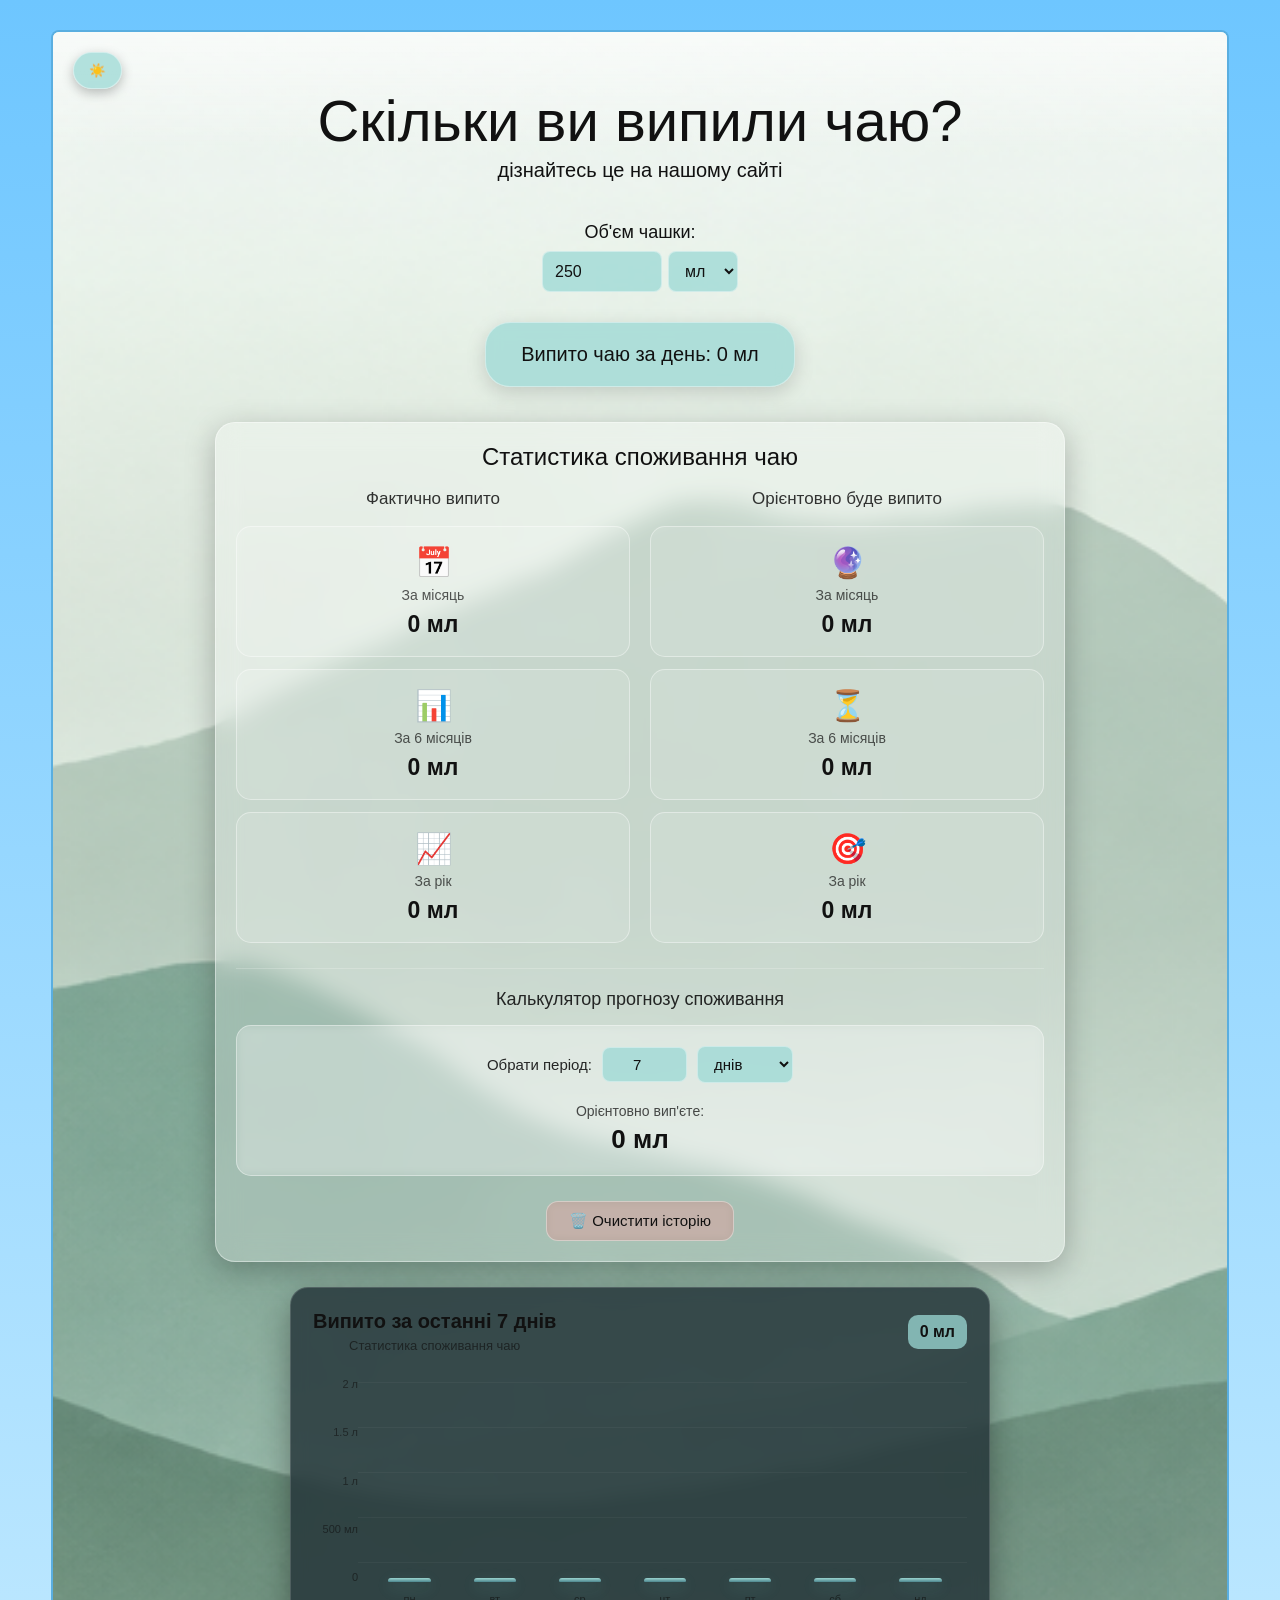
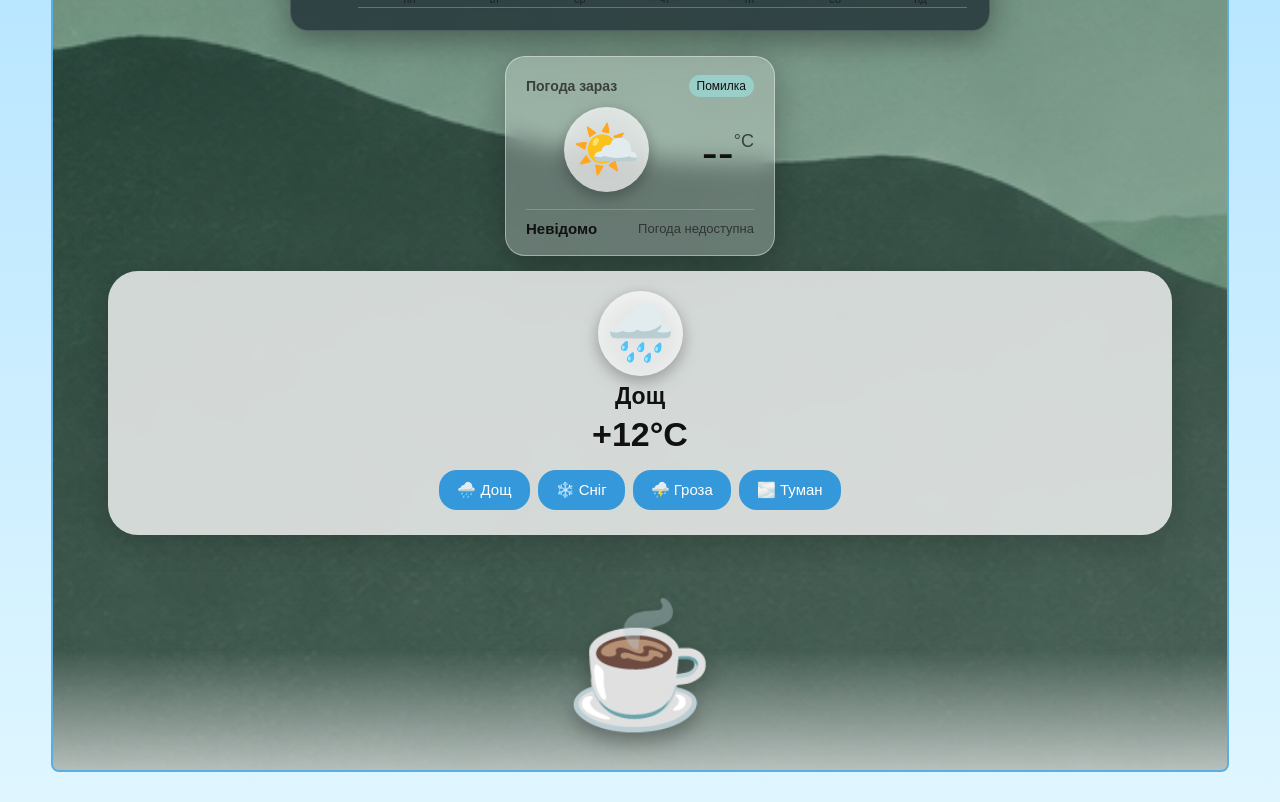
==== commit 072187bb: "Перенос погоди вниз та доаваня кнопок погоди" ====
--- a/index.html
+++ b/index.html
@@ -49,7 +49,7 @@
         </button>
 
 
-        <!-- Погода -->
+        <!-- Погода
         <section class="weather-card">
 
             <div class="weather-top">
@@ -65,10 +65,10 @@
                     ...
                 </span>
 
-            </div>
-
-
-            <div class="weather-main">
+            </div> -->
+
+
+            <!-- <div class="weather-main">
 
                 <div
                     class="weather-icon"
@@ -108,7 +108,7 @@
 
             </div>
 
-        </section>
+        </section> -->
         
 
         <!-- Об'єм чашки -->
@@ -278,28 +278,113 @@
     </div>
 
 </section>
-
-
-        <!-- Сніг -->
-        <div
-            class="snow"
-            id="snow"
-        ></div>
-
-
-        <!-- Дощ -->
-        <div
-            class="rain"
-            id="rain"
-        ></div>
-        <!-- Тест дощу -->
-<button
-    class="rain-test-button"
-    id="rainTestButton"
-    type="button"
->
-    🌧️ Тест дощу
-</button>
+   <section class="weather-card">
+
+            <div class="weather-top">
+
+                <span class="weather-title">
+                    Погода зараз
+                </span>
+
+                <span
+                    class="weather-status"
+                    id="weatherStatus"
+                >
+                    ...
+                </span>
+
+            </div>
+
+
+            <div class="weather-main">
+
+                <div
+                    class="weather-icon"
+                    id="weatherIcon"
+                >
+                    🌤️
+                </div>
+
+                <div class="weather-temperature">
+
+                    <span id="weatherTemperature">
+                        --
+                    </span>
+
+                    <small>°C</small>
+
+                </div>
+
+            </div>
+
+
+            <div class="weather-bottom">
+
+                <span
+                    class="weather-city"
+                    id="weatherCity"
+                >
+                    Завантаження...
+                </span>
+
+                <span
+                    class="weather-description"
+                    id="weatherText"
+                >
+                    Отримання погоди
+                </span>
+
+            </div>
+
+        </section>
+        
+
+
+
+
+    <!-- ПОГОДА -->
+    <section class="weather">
+
+        <div class="weather-icon" id="weatherIcon">
+            🌧️
+        </div>
+
+        <div class="weather-type" id="weatherType">
+            Дощ
+        </div>
+
+        <div class="temperature" id="temperature">
+            +12°C
+        </div>
+
+        <div class="weather-buttons">
+
+            <button onclick="changeWeather('rain')">
+                🌧️ Дощ
+            </button>
+
+            <button onclick="changeWeather('snow')">
+                ❄️ Сніг
+            </button>
+
+            <button onclick="changeWeather('storm')">
+                ⛈️ Гроза
+            </button>
+
+            <button onclick="changeWeather('fog')">
+                🌫️ Туман
+            </button>
+
+        </div>
+
+       
+
+    </section>
+
+    <!-- ЕФЕКТИ ПОГОДИ -->
+    <div id="weatherEffect"></div>
+
+
 
 
 
--- a/style.css
+++ b/style.css
@@ -1,3 +1,7 @@
+/* =========================================
+   1. БАЗОВІ НАЛАШТУВАННЯ
+========================================= */
+
 /* =========================================
    1. БАЗОВІ НАЛАШТУВАННЯ
 ========================================= */
@@ -702,30 +706,23 @@
 ========================================= */
 
 .main-button {
-
     position: relative;
 
-    left: 50%;
-
-    transform:
-        translateX(-50%);
-
     z-index: 20;
 
-    margin-top: 30px;
+    display: block;
+
+    margin: 30px auto 0 auto;
 
     padding: 20px 35px;
 
-    border:
-        1px solid var(--button-border);
-
-    border-radius: 12px;
-
-    background:
-        var(--button-bg);
-
-    color:
-        var(--button-text);
+    border: 1px solid var(--button-border);
+
+    border-radius: 25px;
+
+    background: var(--button-bg);
+
+    color: var(--button-text);
 
     font-size: 20px;
 
@@ -733,8 +730,10 @@
 
     cursor: pointer;
 
-    backdrop-filter:
-        blur(5px);
+    backdrop-filter: blur(8px);
+
+    box-shadow:
+        0 6px 20px rgba(0, 0, 0, 0.15);
 
     transition:
         transform 0.25s ease,
@@ -743,21 +742,7 @@
         color 0.4s ease;
 }
 
-.main-button:hover {
-
-    transform:
-        translateX(-50%)
-        translateY(-5px);
-
-    box-shadow:
-        0 10px 30px var(--shadow-color);
-}
-
-.main-button:active {
-
-    transform:
-        translateX(-50%);
-}
+
 
 
 /* =========================================
@@ -1696,4 +1681,614 @@
 .custom-forecast-result strong {
     font-size: 26px;
     font-weight: 600;
+}
+
+* {
+    box-sizing: border-box;
+}
+
+html,
+body {
+    margin: 0;
+    padding: 0;
+
+    width: 100%;
+    min-height: 100%;
+
+    font-family: Arial, sans-serif;
+
+    overflow-x: hidden;
+}
+
+
+body {
+    min-height: 100vh;
+
+    display: flex;
+    flex-direction: column;
+
+    background: linear-gradient(
+        180deg,
+        #6ec6ff,
+        #dff6ff
+    );
+}
+
+
+main {
+    flex: 1;
+
+    padding: 40px;
+
+    text-align: center;
+
+    position: relative;
+    z-index: 2;
+}
+
+
+/* ==========* {
+    box-sizing: border-box;
+}
+
+html,
+body {
+    margin: 0;
+    padding: 0;
+
+    width: 100%;
+    min-height: 100%;
+
+    font-family: Arial, sans-serif;
+
+    overflow-x: hidden;
+}
+
+body {
+    min-height: 100vh;
+
+    display: flex;
+    flex-direction: column;
+
+    background: linear-gradient(
+        180deg,
+        #6ec6ff,
+        #dff6ff
+    );
+}
+
+main {
+    flex: 1;
+
+    padding: 40px;
+
+    text-align: center;
+
+    position: relative;
+    z-index: 2;
+}
+
+/* =========================================
+   8. ПОГОДА
+========================================= */
+
+.weather-card {
+
+    position: relative;
+
+    z-index: 20;
+
+    width: 270px;
+
+    margin: 20px auto 0;
+
+    padding: 18px 20px;
+
+    border:
+        1px solid var(--button-border);
+
+    border-radius: 20px;
+
+    background:
+        var(--card-bg);
+
+    backdrop-filter:
+        blur(12px);
+
+    -webkit-backdrop-filter:
+        blur(12px);
+
+    color: var(--text-color);
+
+    box-shadow:
+        0 8px 30px var(--shadow-color);
+
+    transition:
+        transform 0.3s ease,
+        box-shadow 0.3s ease;
+}
+
+.weather-card:hover {
+
+    transform:
+        translateY(-3px);
+
+    box-shadow:
+        0 14px 35px var(--shadow-color);
+}
+
+
+.weather-top {
+
+    display: flex;
+
+    align-items: center;
+
+    justify-content: space-between;
+
+    margin-bottom: 10px;
+}
+
+.weather-title {
+
+    font-size: 14px;
+
+    font-weight: 600;
+
+    opacity: 0.7;
+}
+
+.weather-status {
+
+    font-size: 12px;
+
+    padding: 4px 8px;
+
+    border-radius: 20px;
+
+    background:
+        var(--button-bg);
+
+    color:
+        var(--button-text);
+}
+
+
+.weather-main {
+
+    display: flex;
+
+    align-items: center;
+
+    justify-content: center;
+
+    gap: 15px;
+
+    margin: 5px 0 10px;
+}
+
+
+.weather-icon {
+
+    display: flex;
+
+    align-items: center;
+
+    justify-content: center;
+
+    width: 65px;
+
+    height: 65px;
+
+    font-size: 52px;
+
+    filter:
+        drop-shadow(
+            0 5px 8px var(--shadow-color)
+        );
+
+    transition:
+        transform 0.4s ease;
+}
+
+.weather-card:hover .weather-icon {
+
+    transform:
+        scale(1.08)
+        rotate(3deg);
+}
+
+
+.weather-temperature {
+
+    display: flex;
+
+    align-items: flex-start;
+
+    font-size: 48px;
+
+    font-weight: 300;
+
+    line-height: 1;
+}
+
+.weather-temperature small {
+
+    margin-top: 3px;
+
+    font-size: 18px;
+
+    opacity: 0.7;
+}
+
+
+.weather-bottom {
+
+    display: flex;
+
+    align-items: center;
+
+    justify-content: space-between;
+
+    gap: 10px;
+
+    padding-top: 10px;
+
+    border-top:
+        1px solid
+        rgba(255, 255, 255, 0.2);
+}
+
+.weather-city {
+
+    font-size: 15px;
+
+    font-weight: 600;
+}
+
+.weather-description {
+
+    font-size: 13px;
+
+    opacity: 0.65;
+
+    text-align: right;
+}
+
+
+
+/* =================================
+   БЛОК ПОГОДИ
+================================= */
+
+.weather {
+
+    width: calc(100% - 30px);
+
+    margin: 15px;
+
+    padding: 20px 15px 25px;
+
+    text-align: center;
+
+    position: relative;
+
+    z-index: 20;
+
+    /* Заокруглення ВСІХ кутів */
+    border-radius: 30px;
+
+    background: rgba(255, 255, 255, 0.78);
+
+    backdrop-filter: blur(12px);
+
+    -webkit-backdrop-filter: blur(12px);
+
+    box-shadow:
+        0 8px 30px rgba(0, 0, 0, 0.18);
+}
+
+
+/* =================================
+   ЗНАЧОК
+================================= */
+
+.weather-icon {
+
+    width: 85px;
+    height: 85px;
+
+    margin: 0 auto 7px;
+
+    display: flex;
+
+    align-items: center;
+    justify-content: center;
+
+    font-size: 55px;
+
+    border-radius: 50%;
+
+    background: rgba(255, 255, 255, 0.7);
+
+    box-shadow:
+        0 5px 15px rgba(0, 0, 0, 0.12);
+}
+
+
+/* =================================
+   НАЗВА ПОГОДИ
+================================= */
+
+.weather-type {
+
+    font-size: 23px;
+
+    font-weight: bold;
+
+    margin-top: 5px;
+}
+
+
+/* =================================
+   ТЕМПЕРАТУРА
+================================= */
+
+.temperature {
+
+    font-size: 34px;
+
+    font-weight: bold;
+
+    margin: 5px 0 16px;
+}
+
+
+/* =================================
+   КНОПКИ
+================================= */
+
+.weather-buttons {
+
+    display: flex;
+
+    justify-content: center;
+
+    align-items: center;
+
+    flex-wrap: wrap;
+
+    gap: 8px;
+}
+
+.weather-buttons button,
+.rain-test {
+
+    border: none;
+
+    border-radius: 18px;
+
+    padding: 11px 18px;
+
+    font-size: 15px;
+
+    cursor: pointer;
+
+    color: white;
+
+    background: #3498db;
+
+    transition:
+        transform 0.2s,
+        background 0.2s,
+        box-shadow 0.2s;
+}
+
+.weather-buttons button:hover,
+.rain-test:hover {
+
+    transform: translateY(-2px);
+
+    background: #217dbb;
+
+    box-shadow:
+        0 5px 12px rgba(0, 0, 0, 0.15);
+}
+
+.weather-buttons button:active,
+.rain-test:active {
+
+    transform: scale(0.95);
+}
+
+
+/* ТЕСТ ДОЩУ */
+
+.rain-test {
+
+    margin-top: 10px;
+
+    background: #1769aa;
+}
+
+
+/* =================================
+   ЕФЕКТИ НА ВСЬОМУ ЕКРАНІ
+================================= */
+
+#weatherEffect {
+
+    position: fixed;
+
+    inset: 0;
+
+    width: 100vw;
+    height: 100vh;
+
+    pointer-events: none;
+
+    z-index: 5;
+
+    overflow: hidden;
+}
+
+
+/* =================================
+   ДОЩ
+================================= */
+
+.rain-drop {
+
+    position: absolute;
+
+    top: -50px;
+
+    width: 2px;
+    height: 30px;
+
+    border-radius: 50%;
+
+    background: #258dcc;
+
+    opacity: 0.75;
+
+    animation: rainFall linear forwards;
+}
+
+@keyframes rainFall {
+
+    from {
+        transform: translateY(0);
+    }
+
+    to {
+        transform: translateY(115vh);
+        opacity: 0;
+    }
+}
+
+
+/* =================================
+   СНІГ
+================================= */
+
+.snowflake {
+
+    position: absolute;
+
+    top: -50px;
+
+    color: white;
+
+    font-size: 22px;
+
+    filter:
+        drop-shadow(0 0 4px #999);
+
+    animation: snowFall linear forwards;
+}
+
+@keyframes snowFall {
+
+    0% {
+        transform:
+            translateY(0)
+            translateX(0)
+            rotate(0deg);
+    }
+
+    50% {
+        transform:
+            translateY(55vh)
+            translateX(30px)
+            rotate(180deg);
+    }
+
+    100% {
+        transform:
+            translateY(115vh)
+            translateX(-30px)
+            rotate(360deg);
+    }
+}
+
+
+/* =================================
+   ГРОЗА
+================================= */
+
+.lightning {
+
+    position: fixed;
+
+    inset: 0;
+
+    width: 100%;
+    height: 100%;
+
+    background:
+        rgba(255, 255, 255, 0.9);
+
+    pointer-events: none;
+
+    animation: lightningFlash 0.5s;
+
+}
+
+@keyframes lightningFlash {
+
+    0% {
+        opacity: 0;
+    }
+
+    10% {
+        opacity: 1;
+    }
+
+    25% {
+        opacity: 0;
+    }
+
+    45% {
+        opacity: 0.9;
+    }
+
+    100% {
+        opacity: 0;
+    }
+}
+
+
+/* =================================
+   ТУМАН
+================================= */
+
+.fog {
+
+    position: fixed;
+
+    inset: -20%;
+
+    width: 140%;
+    height: 140%;
+
+    background:
+        rgba(220, 225, 230, 0.5);
+
+    filter: blur(25px);
+
+    animation:
+        fogMove 7s ease-in-out infinite alternate;
+
+}
+
+@keyframes fogMove {
+
+    from {
+        transform: translateX(-7%);
+    }
+
+    to {
+        transform: translateX(7%);
+    }
 }
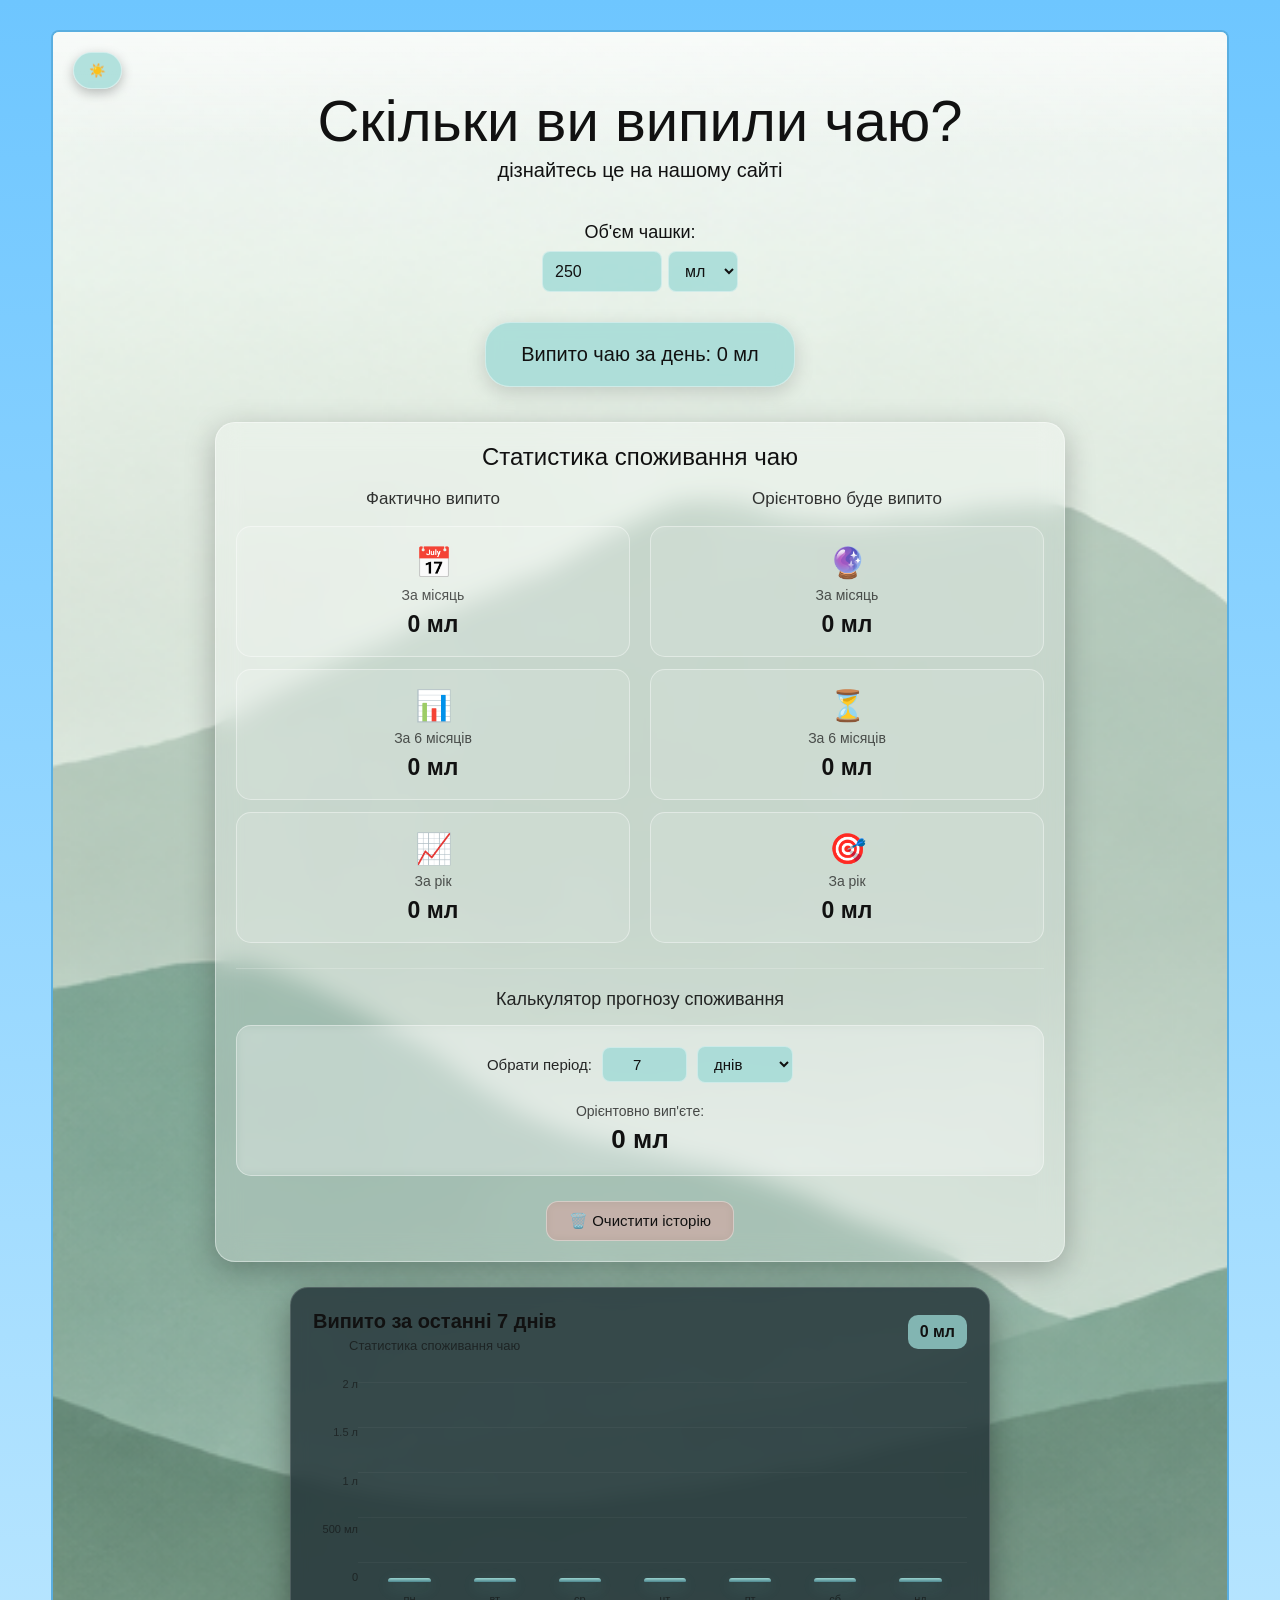
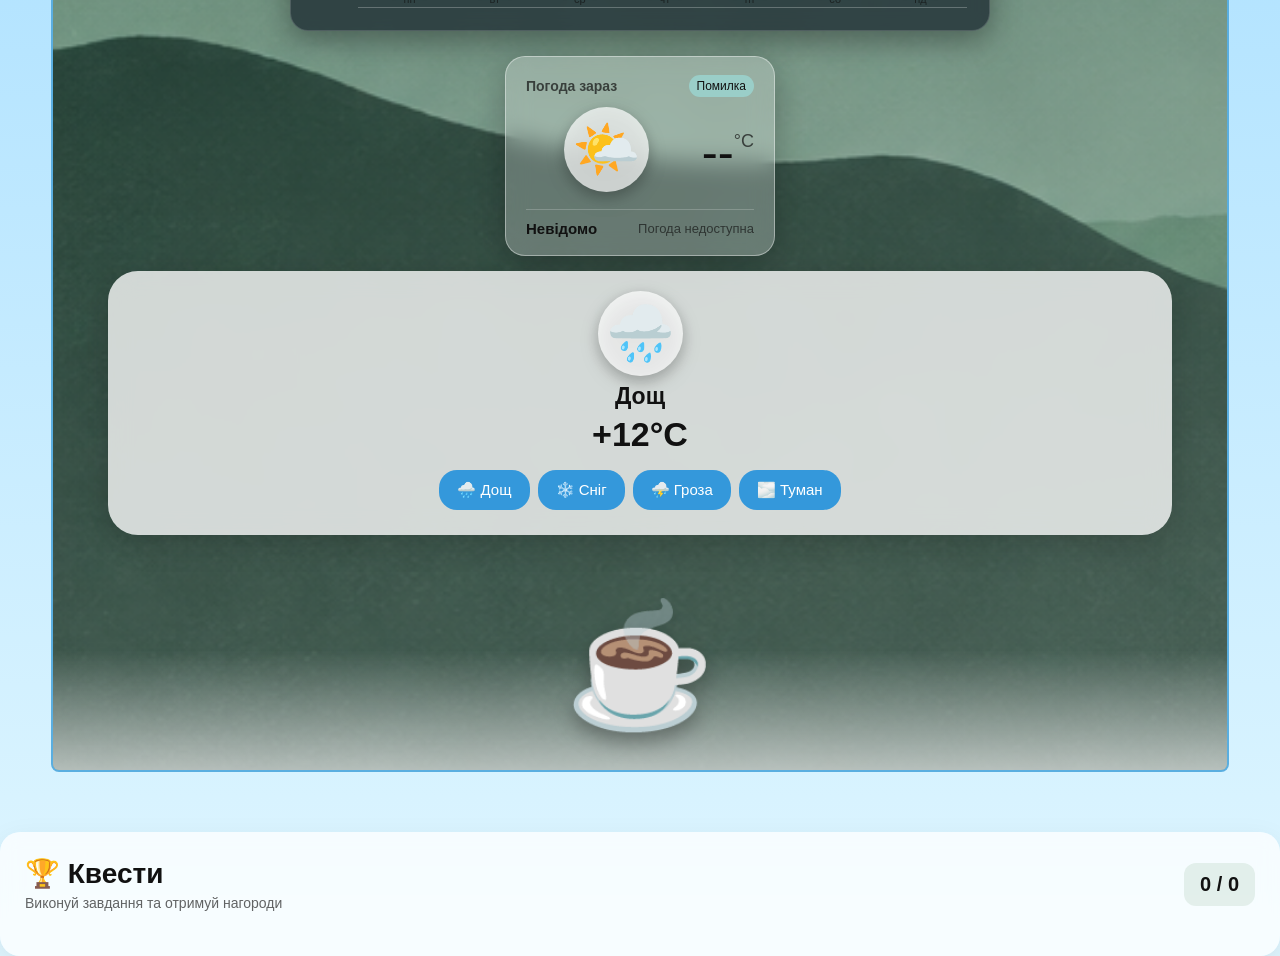
==== commit ecf958e8: "Додав квести" ====
--- a/index.html
+++ b/index.html
@@ -396,7 +396,55 @@
 
     <script src="script.js"></script>
 
-</body>
+</body> 
+<!-- =========================================
+     КВЕСТЫ
+========================================= -->
+
+<section class="quests-section">
+
+    <div class="quests-header">
+        <div>
+            <h2>🏆 Квести</h2>
+            <p>Виконуй завдання та отримуй нагороди</p>
+        </div>
+
+        <div class="quests-counter">
+            <span id="questsCompleted">0</span>
+            /
+            <span id="questsTotal">0</span>
+        </div>
+    </div>
+
+
+    <!-- Список квестів -->
+
+    <div id="questsList" class="quests-list">
+        <!-- Квести створюються через JavaScript -->
+    </div>
+
+
+    <!-- Повідомлення про нагороду -->
+
+    <div id="questNotification" class="quest-notification">
+
+        <div class="quest-notification-icon">
+            🏆
+        </div>
+
+        <div>
+            <strong id="questNotificationTitle">
+                Квест виконано!
+            </strong>
+
+            <span id="questNotificationText">
+                Ти отримав нагороду!
+            </span>
+        </div>
+
+    </div>
+
+</section>
 
 
 </html>
--- a/style.css
+++ b/style.css
@@ -2291,4 +2291,405 @@
     to {
         transform: translateX(7%);
     }
+    
+}
+/* =========================================
+   КВЕСТИ
+========================================= */
+
+.quests-section {
+
+    margin-top: 30px;
+    padding: 25px;
+
+    border-radius: 20px;
+
+    background: rgba(255, 255, 255, 0.75);
+
+    backdrop-filter: blur(10px);
+
+    box-shadow:
+        0 10px 30px rgba(0, 0, 0, 0.08);
+
+    transition: 0.3s;
+}
+
+
+/* Темна тема */
+
+body.dark .quests-section {
+
+    background: rgba(30, 35, 32, 0.85);
+
+    box-shadow:
+        0 10px 30px rgba(0, 0, 0, 0.25);
+}
+
+
+/* =========================================
+   ЗАГОЛОВОК
+========================================= */
+
+.quests-header {
+
+    display: flex;
+
+    justify-content: space-between;
+
+    align-items: center;
+
+    margin-bottom: 20px;
+}
+
+
+.quests-header h2 {
+
+    margin: 0;
+
+    font-size: 28px;
+}
+
+
+.quests-header p {
+
+    margin: 5px 0 0;
+
+    opacity: 0.65;
+
+    font-size: 14px;
+}
+
+
+/* =========================================
+   ЛІЧИЛЬНИК
+========================================= */
+
+.quests-counter {
+
+    font-size: 20px;
+
+    font-weight: bold;
+
+    padding: 10px 16px;
+
+    border-radius: 12px;
+
+    background: rgba(80, 140, 90, 0.12);
+}
+
+
+/* =========================================
+   СПИСОК
+========================================= */
+
+.quests-list {
+
+    display: grid;
+
+    grid-template-columns:
+        repeat(auto-fit, minmax(280px, 1fr));
+
+    gap: 15px;
+}
+
+
+/* =========================================
+   КВЕСТ
+========================================= */
+
+.quest-card {
+
+    position: relative;
+
+    padding: 20px;
+
+    border-radius: 16px;
+
+    background: rgba(255, 255, 255, 0.65);
+
+    border: 1px solid rgba(0, 0, 0, 0.06);
+
+    transition:
+        transform 0.2s,
+        box-shadow 0.2s,
+        opacity 0.3s;
+}
+
+
+body.dark .quest-card {
+
+    background: rgba(255, 255, 255, 0.06);
+
+    border-color:
+        rgba(255, 255, 255, 0.08);
+}
+
+
+.quest-card:hover {
+
+    transform: translateY(-3px);
+
+    box-shadow:
+        0 8px 20px rgba(0, 0, 0, 0.08);
+}
+
+
+/* =========================================
+   ІКОНКА
+========================================= */
+
+.quest-icon {
+
+    font-size: 35px;
+
+    margin-bottom: 8px;
+}
+
+
+/* =========================================
+   НАЗВА
+========================================= */
+
+.quest-title {
+
+    font-size: 19px;
+
+    font-weight: bold;
+
+    margin-bottom: 5px;
+}
+
+
+.quest-description {
+
+    font-size: 14px;
+
+    opacity: 0.65;
+
+    margin-bottom: 15px;
+}
+
+
+/* =========================================
+   ПРОГРЕС
+========================================= */
+
+.quest-progress-text {
+
+    display: flex;
+
+    justify-content: space-between;
+
+    font-size: 13px;
+
+    margin-bottom: 6px;
+}
+
+
+.quest-progress {
+
+    width: 100%;
+
+    height: 8px;
+
+    border-radius: 10px;
+
+    background: rgba(0, 0, 0, 0.08);
+
+    overflow: hidden;
+}
+
+
+body.dark .quest-progress {
+
+    background: rgba(255, 255, 255, 0.1);
+}
+
+
+.quest-progress-bar {
+
+    height: 100%;
+
+    width: 0%;
+
+    border-radius: 10px;
+
+    transition:
+        width 0.5s ease;
+}
+
+
+/* =========================================
+   НАГОРОДА
+========================================= */
+
+.quest-reward {
+
+    margin-top: 12px;
+
+    font-size: 13px;
+
+    opacity: 0.75;
+}
+
+
+/* =========================================
+   ВИКОНАНИЙ КВЕСТ
+========================================= */
+
+.quest-card.completed {
+
+    opacity: 0.7;
+}
+
+
+.quest-card.completed::after {
+
+    content: "✓";
+
+    position: absolute;
+
+    top: 15px;
+
+    right: 15px;
+
+    width: 30px;
+
+    height: 30px;
+
+    display: flex;
+
+    align-items: center;
+
+    justify-content: center;
+
+    border-radius: 50%;
+
+    background: rgba(70, 160, 90, 0.2);
+
+    font-size: 18px;
+
+    font-weight: bold;
+}
+
+
+.quest-card.completed
+.quest-progress-bar {
+
+    width: 100% !important;
+}
+
+
+/* =========================================
+   ПОВІДОМЛЕННЯ
+========================================= */
+
+.quest-notification {
+
+    position: fixed;
+
+    right: 25px;
+
+    bottom: 25px;
+
+    display: flex;
+
+    align-items: center;
+
+    gap: 12px;
+
+    padding: 15px 20px;
+
+    border-radius: 15px;
+
+    background: white;
+
+    box-shadow:
+        0 10px 35px rgba(0, 0, 0, 0.2);
+
+    transform:
+        translateX(130%);
+
+    opacity: 0;
+
+    transition:
+        transform 0.4s ease,
+        opacity 0.4s ease;
+
+    z-index: 9999;
+}
+
+
+body.dark .quest-notification {
+
+    background: #202522;
+
+    color: white;
+}
+
+
+.quest-notification.show {
+
+    transform:
+        translateX(0);
+
+    opacity: 1;
+}
+
+
+.quest-notification-icon {
+
+    font-size: 32px;
+}
+
+
+.quest-notification strong {
+
+    display: block;
+
+    margin-bottom: 3px;
+}
+
+
+.quest-notification span {
+
+    font-size: 13px;
+
+    opacity: 0.7;
+}
+
+
+/* =========================================
+   MOBILE
+========================================= */
+
+@media (max-width: 600px) {
+
+    .quests-section {
+
+        padding: 18px;
+    }
+
+
+    .quests-header h2 {
+
+        font-size: 23px;
+    }
+
+
+    .quests-list {
+
+        grid-template-columns: 1fr;
+    }
+
+
+    .quest-notification {
+
+        left: 15px;
+
+        right: 15px;
+
+        bottom: 15px;
+    }
+
 }
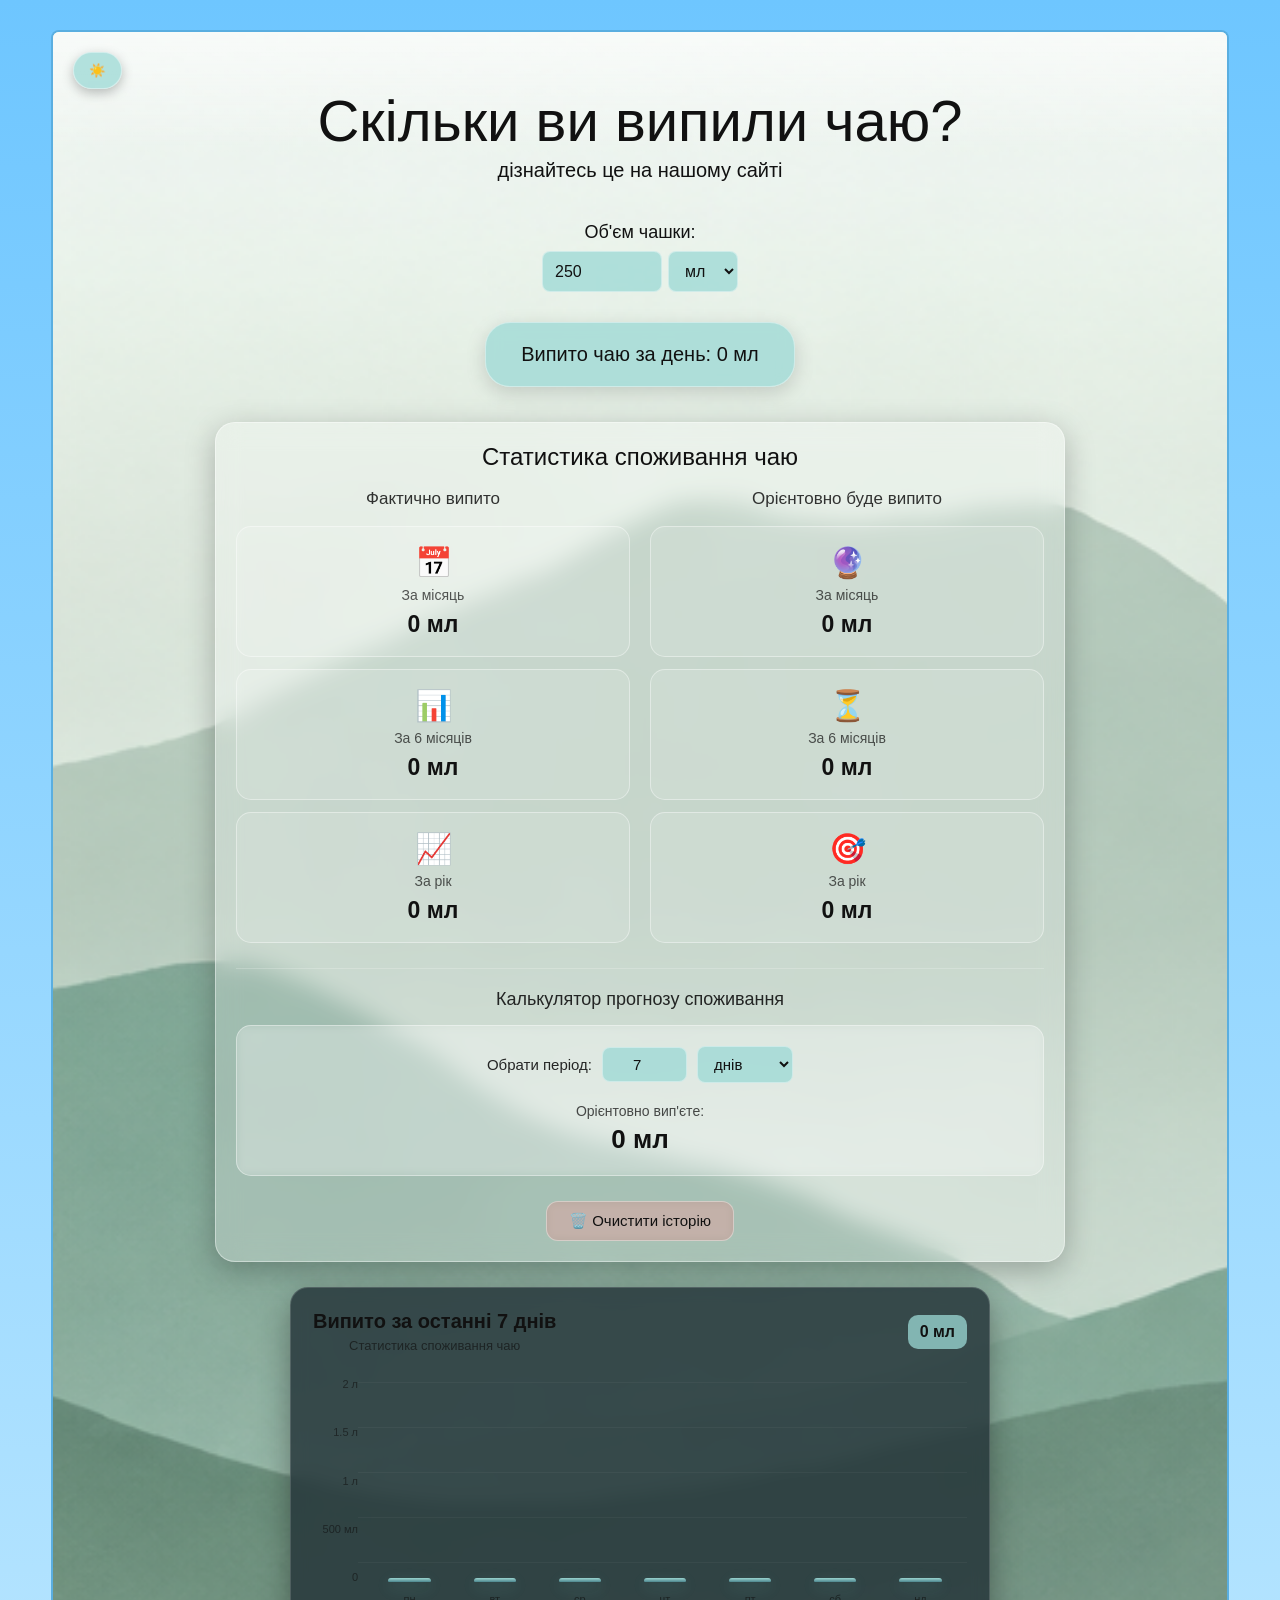
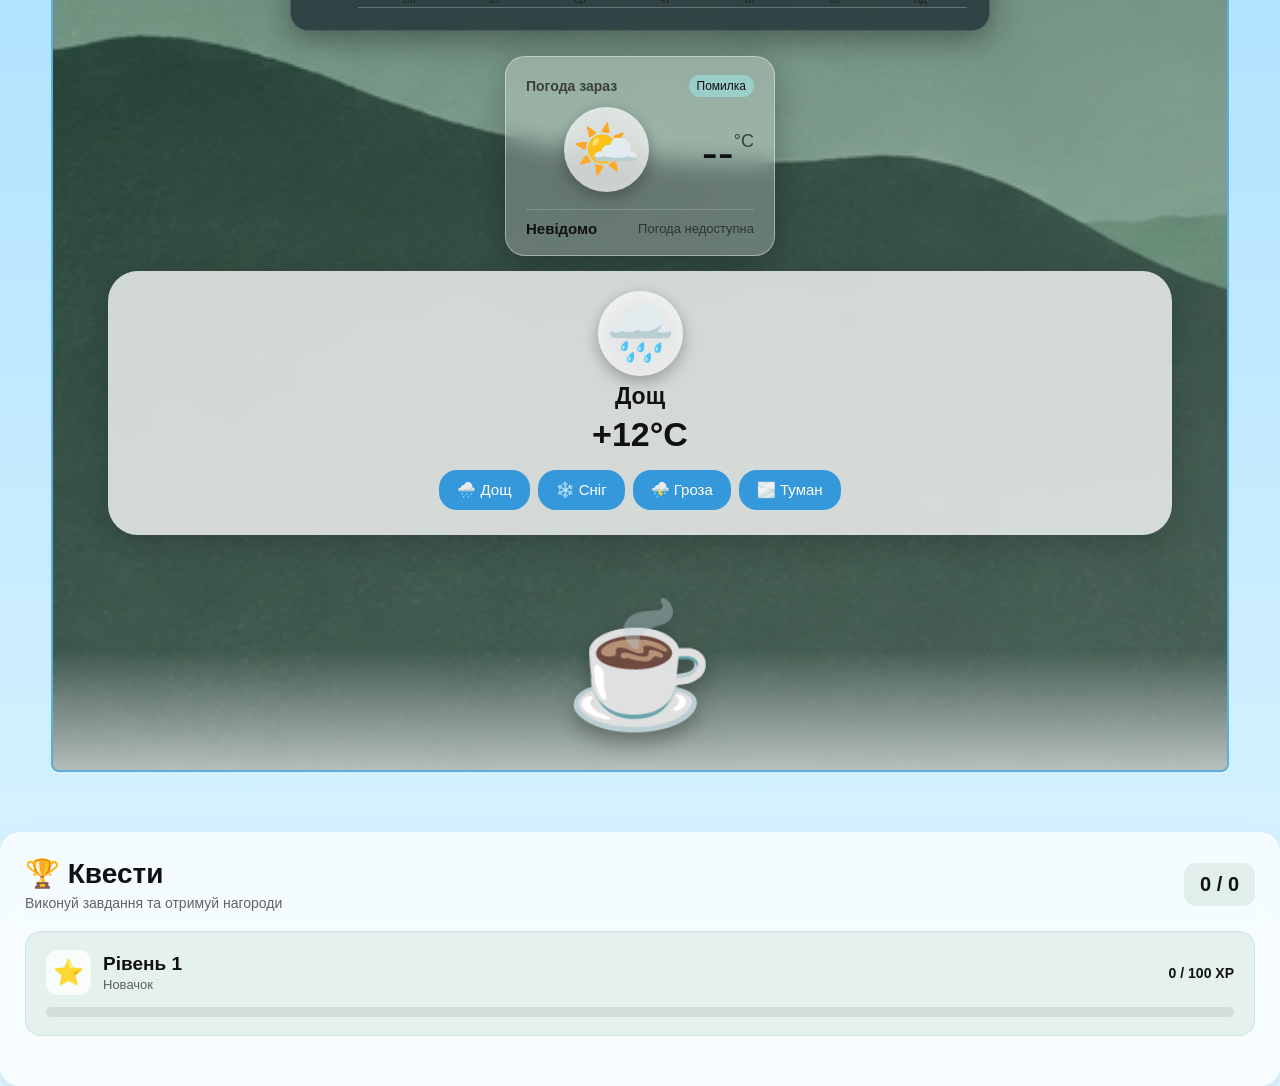
==== commit 0885eebb: "Покращів квести" ====
--- a/index.html
+++ b/index.html
@@ -415,6 +415,58 @@
             <span id="questsTotal">0</span>
         </div>
     </div>
+    <!-- =========================================
+     РІВЕНЬ ГРАВЦЯ
+========================================= -->
+
+<div class="tea-level">
+
+    <div class="tea-level-top">
+
+        <div class="tea-level-info">
+
+            <div class="tea-level-icon">
+                ⭐
+            </div>
+
+            <div>
+
+                <div class="tea-level-name">
+                    Рівень <span id="teaLevel">1</span>
+                </div>
+
+                <div
+                    class="tea-level-title"
+                    id="teaLevelTitle"
+                >
+                    Новачок
+                </div>
+
+            </div>
+
+        </div>
+
+
+        <div class="tea-xp">
+            <span id="teaXP">0</span>
+            /
+            <span id="teaXPNeeded">100</span>
+            XP
+        </div>
+
+    </div>
+
+
+    <div class="tea-xp-bar">
+
+        <div
+            id="teaXPBar"
+            class="tea-xp-fill"
+        ></div>
+
+    </div>
+
+</div>
 
 
     <!-- Список квестів -->
--- a/style.css
+++ b/style.css
@@ -2692,4 +2692,199 @@
         bottom: 15px;
     }
 
+}
+/* =========================================
+   ⭐ РІВЕНЬ ГРАВЦЯ
+========================================= */
+
+.tea-level {
+
+    margin-bottom: 25px;
+
+    padding: 18px 20px;
+
+    border-radius: 16px;
+
+    background: rgba(80, 140, 90, 0.10);
+
+    border: 1px solid
+        rgba(80, 140, 90, 0.15);
+
+}
+
+
+/* Верхня частина */
+
+.tea-level-top {
+
+    display: flex;
+
+    justify-content: space-between;
+
+    align-items: center;
+
+    gap: 15px;
+
+    margin-bottom: 12px;
+}
+
+
+/* Інформація про рівень */
+
+.tea-level-info {
+
+    display: flex;
+
+    align-items: center;
+
+    gap: 12px;
+}
+
+
+/* Іконка */
+
+.tea-level-icon {
+
+    width: 45px;
+
+    height: 45px;
+
+    display: flex;
+
+    align-items: center;
+
+    justify-content: center;
+
+    border-radius: 12px;
+
+    background: rgba(255, 255, 255, 0.7);
+
+    font-size: 25px;
+}
+
+
+body.dark .tea-level-icon {
+
+    background:
+        rgba(255, 255, 255, 0.08);
+}
+
+
+/* Назва рівня */
+
+.tea-level-name {
+
+    font-size: 19px;
+
+    font-weight: bold;
+}
+
+
+/* Титул */
+
+.tea-level-title {
+
+    margin-top: 2px;
+
+    font-size: 13px;
+
+    opacity: 0.65;
+}
+
+
+/* XP */
+
+.tea-xp {
+
+    font-size: 14px;
+
+    font-weight: bold;
+
+    white-space: nowrap;
+}
+
+
+/* =========================================
+   XP BAR
+========================================= */
+
+.tea-xp-bar {
+
+    width: 100%;
+
+    height: 10px;
+
+    border-radius: 20px;
+
+    overflow: hidden;
+
+    background:
+        rgba(0, 0, 0, 0.08);
+}
+
+
+body.dark .tea-xp-bar {
+
+    background:
+        rgba(255, 255, 255, 0.10);
+}
+
+
+.tea-xp-fill {
+
+    width: 0%;
+
+    height: 100%;
+
+    border-radius: 20px;
+
+    transition:
+        width 0.6s ease;
+}
+
+
+/* =========================================
+   АНІМАЦІЯ ПІДВИЩЕННЯ РІВНЯ
+========================================= */
+
+@keyframes levelUp {
+
+    0% {
+        transform: scale(1);
+    }
+
+    50% {
+        transform: scale(1.04);
+    }
+
+    100% {
+        transform: scale(1);
+    }
+
+}
+
+
+.tea-level.level-up {
+
+    animation:
+        levelUp 0.6s ease;
+}
+
+
+/* MOBILE */
+
+@media (max-width: 600px) {
+
+    .tea-level-top {
+
+        align-items: flex-start;
+
+        flex-direction: column;
+    }
+
+    .tea-xp {
+
+        align-self: flex-end;
+    }
+
 }
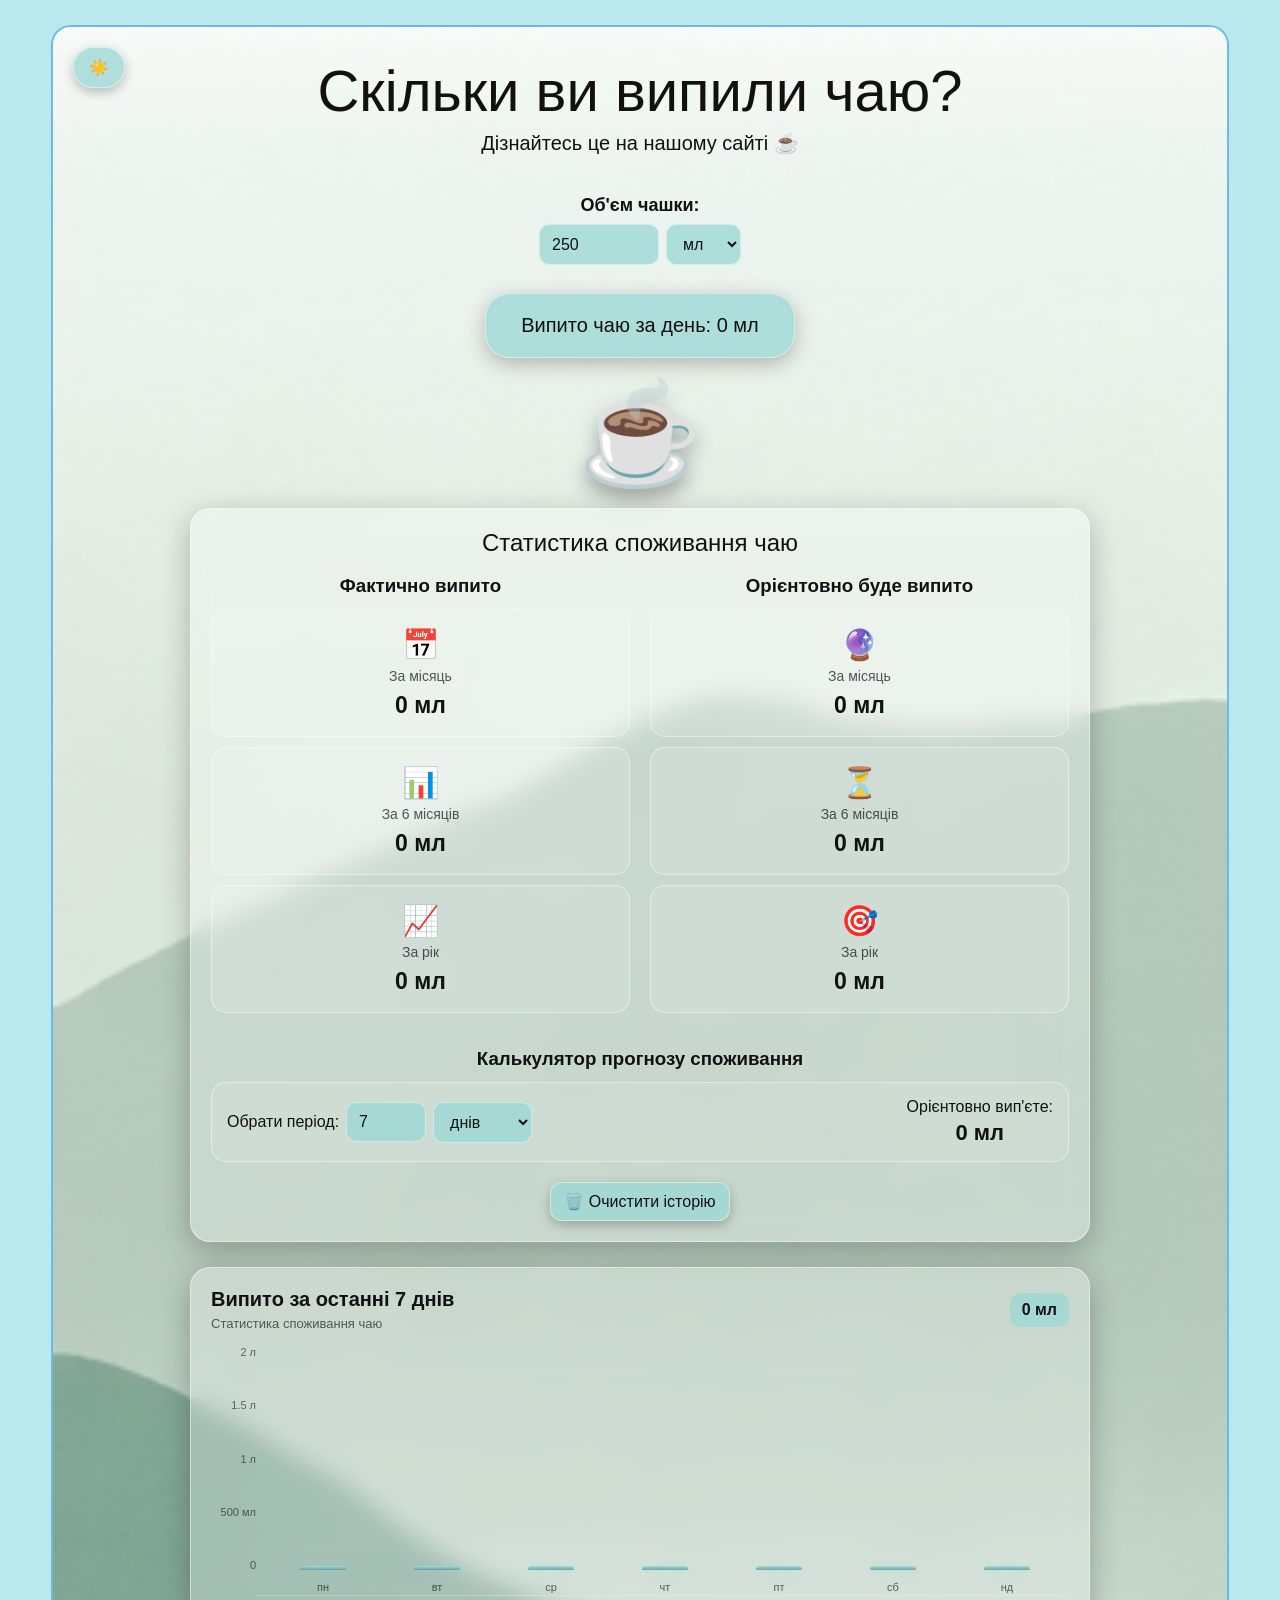
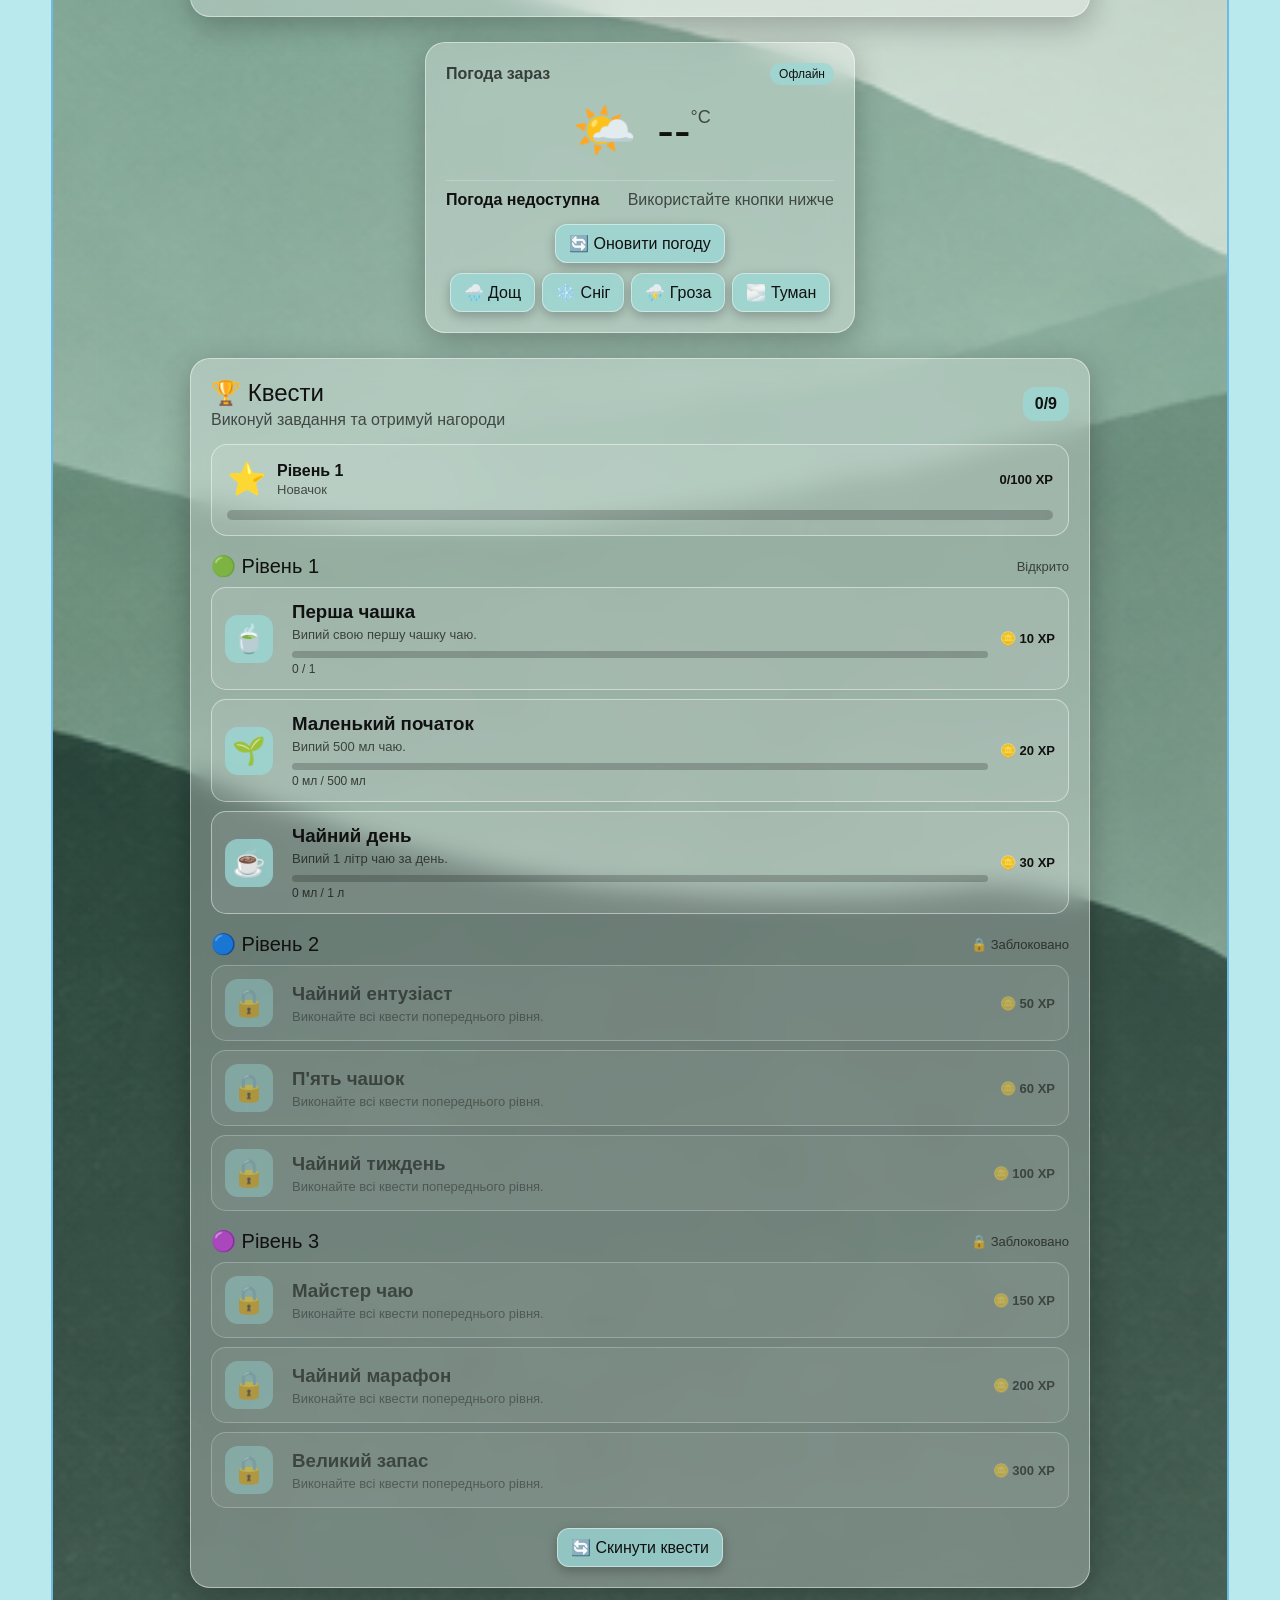
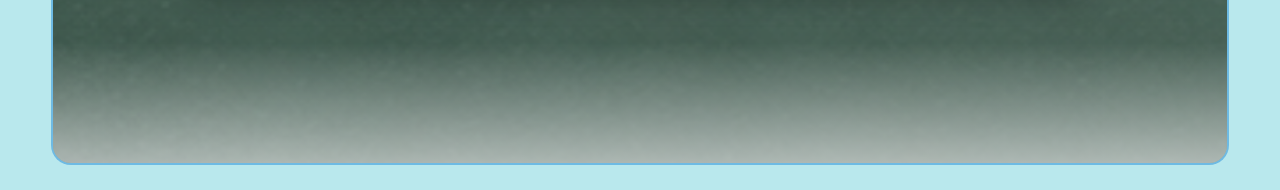
==== commit f751ffd2: "Rename index .html to index.html" ====
--- a/index.html
+++ b/index.html
@@ -1,502 +1,195 @@
 <!DOCTYPE html>
 <html lang="uk">
-
 <head>
     <meta charset="UTF-8">
     <meta name="viewport" content="width=device-width, initial-scale=1.0">
-
     <title>Tea Time</title>
-
     <link rel="stylesheet" href="style.css">
 </head>
+<body>
+<main class="container">
+    <img class="background" src="123.png" alt="">
 
-<body>
+    <div class="fog-top"></div>
 
-    <main class="container">
+    <header class="header">
+        <h1>Скільки ви випили чаю?</h1>
+        <p>Дізнайтесь це на нашому сайті ☕</p>
+    </header>
 
-        <!-- Фонове зображення -->
-        <img
-            class="background"
-            src="123.png"
-            alt=""
-        >
+    <button class="theme-button" id="themeButton" type="button" title="День / ніч">☀️</button>
 
-        <!-- Верхній туман -->
-        <div class="fog-top"></div>
-
-
-        <!-- Заголовок -->
-        <header class="header">
-
-            <h1>
-                Скільки ви випили чаю?
-            </h1>
-
-            <p>
-                дізнайтесь це на нашому сайті
-            </p>
-
-        </header>
-
-
-        <!-- Кнопка день / ніч -->
-        <button
-            class="theme-button"
-            id="themeButton"
-            type="button"
-        >
-            ☀️
-        </button>
-
-
-        <!-- Погода
-        <section class="weather-card">
-
-            <div class="weather-top">
-
-                <span class="weather-title">
-                    Погода зараз
-                </span>
-
-                <span
-                    class="weather-status"
-                    id="weatherStatus"
-                >
-                    ...
-                </span>
-
-            </div> -->
-
-
-            <!-- <div class="weather-main">
-
-                <div
-                    class="weather-icon"
-                    id="weatherIcon"
-                >
-                    🌤️
-                </div>
-
-                <div class="weather-temperature">
-
-                    <span id="weatherTemperature">
-                        --
-                    </span>
-
-                    <small>°C</small>
-
-                </div>
-
-            </div>
-
-
-            <div class="weather-bottom">
-
-                <span
-                    class="weather-city"
-                    id="weatherCity"
-                >
-                    Завантаження...
-                </span>
-
-                <span
-                    class="weather-description"
-                    id="weatherText"
-                >
-                    Отримання погоди
-                </span>
-
-            </div>
-
-        </section> -->
-        
-
-        <!-- Об'єм чашки -->
-        <div class="cup-volume">
-
-            <label for="cupVolume">
-                Об'єм чашки:
-            </label>
-
-            <div class="volume-input">
-
-                <input
-                    type="number"
-                    id="cupVolume"
-                    min="1"
-                    max="1000"
-                    step="1"
-                    value="250"
-                >
-
-                <select id="volumeUnit">
-
-                    <option value="ml">
-                        мл
-                    </option>
-
-                    <option value="l">
-                        л
-                    </option>
-
-                </select>
-
-            </div>
-
+    <!-- <section class="weather-card">
+        <div class="weather-top">
+            <span class="weather-title">Погода зараз</span>
+            <span class="weather-status" id="weatherStatus">Завантаження</span>
         </div>
 
-
-        <!-- Головна кнопка -->
-        <button
-            class="main-button"
-            id="teaButton"
-            type="button"
-        >
-
-            Випито чаю за день:
-
-            <span id="teaCount">
-                0 мл
-            </span>
-
-        </button>
-
-
-        <!-- Чашка -->
-        <div class="tea-cup">
-            ☕
-        </div>
-
-
-        <!-- Статистика -->
-        <!-- Статистика та Прогноз (Один контейнер) -->
-
-    <!-- Статистика -->
-<section class="statistics">
-
-    <h2>Статистика споживання чаю</h2>
-
-    <div class="stats-two-columns">
-        <!-- Колонка 1: Фактично випито -->
-        <div class="stats-column">
-            <h3>Фактично випито</h3>
-            <div class="stat-card">
-                <div class="stat-icon">📅</div>
-                <div class="stat-title">За місяць</div>
-                <div class="stat-value" id="monthStat">0 мл</div>
-            </div>
-            <div class="stat-card">
-                <div class="stat-icon">📊</div>
-                <div class="stat-title">За 6 місяців</div>
-                <div class="stat-value" id="sixMonthsStat">0 мл</div>
-            </div>
-            <div class="stat-card">
-                <div class="stat-icon">📈</div>
-                <div class="stat-title">За рік</div>
-                <div class="stat-value" id="yearStat">0 мл</div>
+        <div class="weather-main">
+            <div class="weather-icon" id="weatherIcon">🌤️</div>
+            <div class="weather-temperature">
+                <span id="weatherTemperature">--</span><small>°C</small>
             </div>
         </div>
 
-        <!-- Колонка 2: Орієнтовно буде випито -->
-        <div class="stats-column">
-            <h3>Орієнтовно буде випито</h3>
-            <div class="stat-card">
-                <div class="stat-icon">🔮</div>
-                <div class="stat-title">За місяць</div>
-                <div class="stat-value" id="forecastMonthStat">0 мл</div>
-            </div>
-            <div class="stat-card">
-                <div class="stat-icon">⏳</div>
-                <div class="stat-title">За 6 місяців</div>
-                <div class="stat-value" id="forecast6MonthsStat">0 мл</div>
-            </div>
-            <div class="stat-card">
-                <div class="stat-icon">🎯</div>
-                <div class="stat-title">За рік</div>
-                <div class="stat-value" id="forecastYearStat">0 мл</div>
-            </div>
+        <div class="weather-bottom">
+            <span class="weather-city" id="weatherCity">Визначення міста...</span>
+            <span class="weather-description" id="weatherText">Отримання погоди</span>
         </div>
-    </div>
-    <!-- Калькулятор власного прогнозу -->
-    <div class="custom-forecast-section">
-        <h3>Калькулятор прогнозу споживання</h3>
 
-        <div class="custom-forecast-card">
-            <div class="custom-forecast-inputs">
-                <label for="customPeriodInput">Обрати період:</label>
-                <input type="number" id="customPeriodInput" min="1" max="365" value="7">
-                <select id="customPeriodUnit">
-                    <option value="days">днів</option>
-                    <option value="months">місяців</option>
-                </select>
-            </div>
+        <button class="weather-refresh" id="weatherRefresh" type="button">🔄 Оновити погоду</button>
 
-            <div class="custom-forecast-result">
-                <span>Орієнтовно вип'єте:</span>
-                <strong id="customForecastValue">0 мл</strong>
-            </div>
+        <div class="weather-buttons">
+            <button type="button" data-weather="rain">🌧️ Дощ</button>
+            <button type="button" data-weather="snow">❄️ Сніг</button>
+            <button type="button" data-weather="storm">⛈️ Гроза</button>
+            <button type="button" data-weather="fog">🌫️ Туман</button>
+        </div>
+    </section> -->
+
+    <div class="cup-volume">
+        <label for="cupVolume">Об'єм чашки:</label>
+        <div class="volume-input">
+            <input type="number" id="cupVolume" min="1" max="1000" step="1" value="250">
+            <select id="volumeUnit">
+                <option value="ml">мл</option>
+                <option value="l">л</option>
+            </select>
         </div>
     </div>
 
-    <!-- Кнопка очищення історії -->
-    <button class="clear-history-button" id="clearHistoryButton" type="button">
-        🗑️ Очистити історію
+    <button class="main-button" id="teaButton" type="button">
+        Випито чаю за день:
+        <span id="teaCount">0 мл</span>
     </button>
 
-</section>
+    <div class="tea-cup">☕</div>
 
-        <!-- Графік за останні 7 днів -->
-<section class="tea-chart">
+    <section class="statistics">
+        <h2>Статистика споживання чаю</h2>
 
-    <div class="chart-header">
-        <div>
-            <h2>Випито за останні 7 днів</h2>
-            <p>Статистика споживання чаю</p>
+        <div class="stats-two-columns">
+            <div class="stats-column">
+                <h3>Фактично випито</h3>
+                <div class="stat-card"><div class="stat-icon">📅</div><div class="stat-title">За місяць</div><div class="stat-value" id="monthStat">0 мл</div></div>
+                <div class="stat-card"><div class="stat-icon">📊</div><div class="stat-title">За 6 місяців</div><div class="stat-value" id="sixMonthsStat">0 мл</div></div>
+                <div class="stat-card"><div class="stat-icon">📈</div><div class="stat-title">За рік</div><div class="stat-value" id="yearStat">0 мл</div></div>
+            </div>
+
+            <div class="stats-column">
+                <h3>Орієнтовно буде випито</h3>
+                <div class="stat-card"><div class="stat-icon">🔮</div><div class="stat-title">За місяць</div><div class="stat-value" id="forecastMonthStat">0 мл</div></div>
+                <div class="stat-card"><div class="stat-icon">⏳</div><div class="stat-title">За 6 місяців</div><div class="stat-value" id="forecast6MonthsStat">0 мл</div></div>
+                <div class="stat-card"><div class="stat-icon">🎯</div><div class="stat-title">За рік</div><div class="stat-value" id="forecastYearStat">0 мл</div></div>
+            </div>
         </div>
 
-        <span class="chart-total" id="chartTotal">
-            0 мл
-        </span>
-    </div>
-
-    <div class="chart">
-
-        <div class="chart-y">
-            <span>2 л</span>
-            <span>1.5 л</span>
-            <span>1 л</span>
-            <span>500 мл</span>
-            <span>0</span>
+        <div class="custom-forecast-section">
+            <h3>Калькулятор прогнозу споживання</h3>
+            <div class="custom-forecast-card">
+                <div class="custom-forecast-inputs">
+                    <label for="customPeriodInput">Обрати період:</label>
+                    <input type="number" id="customPeriodInput" min="1" max="365" value="7">
+                    <select id="customPeriodUnit">
+                        <option value="days">днів</option>
+                        <option value="months">місяців</option>
+                    </select>
+                </div>
+                <div class="custom-forecast-result">
+                    <span>Орієнтовно вип'єте:</span>
+                    <strong id="customForecastValue">0 мл</strong>
+                </div>
+            </div>
         </div>
 
-        <div class="chart-area" id="chartArea">
+        <button class="clear-history-button" id="clearHistoryButton" type="button">🗑️ Очистити історію</button>
+    </section>
 
-            <!-- Сюди JavaScript створить стовпчики -->
+    <section class="tea-chart">
+        <div class="chart-header">
+            <div>
+                <h2>Випито за останні 7 днів</h2>
+                <p>Статистика споживання чаю</p>
+            </div>
+            <span class="chart-total" id="chartTotal">0 мл</span>
+        </div>
+        <div class="chart">
+            <div class="chart-y">
+                <span>2 л</span><span>1.5 л</span><span>1 л</span><span>500 мл</span><span>0</span>
+            </div>
+            <div class="chart-area" id="chartArea"></div>
+        </div>
+    </section>
 
+  <section class="weather-card">
+        <div class="weather-top">
+            <span class="weather-title">Погода зараз</span>
+            <span class="weather-status" id="weatherStatus">Завантаження</span>
         </div>
 
-    </div>
+        <div class="weather-main">
+            <div class="weather-icon" id="weatherIcon">🌤️</div>
+            <div class="weather-temperature">
+                <span id="weatherTemperature">--</span><small>°C</small>
+            </div>
+        </div>
 
-</section>
-   <section class="weather-card">
+        <div class="weather-bottom">
+            <span class="weather-city" id="weatherCity">Визначення міста...</span>
+            <span class="weather-description" id="weatherText">Отримання погоди</span>
+        </div>
 
-            <div class="weather-top">
+        <button class="weather-refresh" id="weatherRefresh" type="button">🔄 Оновити погоду</button>
 
-                <span class="weather-title">
-                    Погода зараз
-                </span>
-
-                <span
-                    class="weather-status"
-                    id="weatherStatus"
-                >
-                    ...
-                </span>
-
-            </div>
+        <div class="weather-buttons">
+            <button type="button" data-weather="rain">🌧️ Дощ</button>
+            <button type="button" data-weather="snow">❄️ Сніг</button>
+            <button type="button" data-weather="storm">⛈️ Гроза</button>
+            <button type="button" data-weather="fog">🌫️ Туман</button>
+        </div>
+    </section> 
 
 
-            <div class="weather-main">
-
-                <div
-                    class="weather-icon"
-                    id="weatherIcon"
-                >
-                    🌤️
-                </div>
-
-                <div class="weather-temperature">
-
-                    <span id="weatherTemperature">
-                        --
-                    </span>
-
-                    <small>°C</small>
-
-                </div>
-
+    <section class="quests-section">
+        <div class="quests-header">
+            <div>
+                <h2>🏆 Квести</h2>
+                <p>Виконуй завдання та отримуй нагороди</p>
             </div>
-
-
-            <div class="weather-bottom">
-
-                <span
-                    class="weather-city"
-                    id="weatherCity"
-                >
-                    Завантаження...
-                </span>
-
-                <span
-                    class="weather-description"
-                    id="weatherText"
-                >
-                    Отримання погоди
-                </span>
-
-            </div>
-
-        </section>
-        
-
-
-
-
-    <!-- ПОГОДА -->
-    <section class="weather">
-
-        <div class="weather-icon" id="weatherIcon">
-            🌧️
+            <div class="quests-counter"><span id="questsCompleted">0</span>/<span id="questsTotal">9</span></div>
         </div>
 
-        <div class="weather-type" id="weatherType">
-            Дощ
+        <div class="tea-level">
+            <div class="tea-level-top">
+                <div class="tea-level-info">
+                    <div class="tea-level-icon">⭐</div>
+                    <div>
+                        <div class="tea-level-name">Рівень <span id="teaLevel">1</span></div>
+                        <div class="tea-level-title" id="teaLevelTitle">Новачок</div>
+                    </div>
+                </div>
+                <div class="tea-xp"><span id="teaXP">0</span>/<span id="teaXPNeeded">100</span> XP</div>
+            </div>
+            <div class="tea-xp-bar"><div id="teaXPBar" class="tea-xp-fill"></div></div>
         </div>
 
-        <div class="temperature" id="temperature">
-            +12°C
+        <div id="questsList" class="quests-list"></div>
+
+        <button class="reset-quests-button" id="resetQuestsButton" type="button">🔄 Скинути квести</button>
+
+        <div id="questNotification" class="quest-notification">
+            <div class="quest-notification-icon">🏆</div>
+            <div>
+                <strong id="questNotificationTitle">Квест виконано!</strong>
+                <span id="questNotificationText">Ти отримав нагороду!</span>
+            </div>
         </div>
-
-        <div class="weather-buttons">
-
-            <button onclick="changeWeather('rain')">
-                🌧️ Дощ
-            </button>
-
-            <button onclick="changeWeather('snow')">
-                ❄️ Сніг
-            </button>
-
-            <button onclick="changeWeather('storm')">
-                ⛈️ Гроза
-            </button>
-
-            <button onclick="changeWeather('fog')">
-                🌫️ Туман
-            </button>
-
-        </div>
-
-       
-
     </section>
 
-    <!-- ЕФЕКТИ ПОГОДИ -->
     <div id="weatherEffect"></div>
+    <div class="fog-bottom"></div>
+</main>
 
-
-
-
-
-        <!-- Нижній туман -->
-        <div class="fog-bottom"></div>
-
-    </main>
-
-
-    <script src="script.js"></script>
-
-</body> 
-<!-- =========================================
-     КВЕСТЫ
-========================================= -->
-
-<section class="quests-section">
-
-    <div class="quests-header">
-        <div>
-            <h2>🏆 Квести</h2>
-            <p>Виконуй завдання та отримуй нагороди</p>
-        </div>
-
-        <div class="quests-counter">
-            <span id="questsCompleted">0</span>
-            /
-            <span id="questsTotal">0</span>
-        </div>
-    </div>
-    <!-- =========================================
-     РІВЕНЬ ГРАВЦЯ
-========================================= -->
-
-<div class="tea-level">
-
-    <div class="tea-level-top">
-
-        <div class="tea-level-info">
-
-            <div class="tea-level-icon">
-                ⭐
-            </div>
-
-            <div>
-
-                <div class="tea-level-name">
-                    Рівень <span id="teaLevel">1</span>
-                </div>
-
-                <div
-                    class="tea-level-title"
-                    id="teaLevelTitle"
-                >
-                    Новачок
-                </div>
-
-            </div>
-
-        </div>
-
-
-        <div class="tea-xp">
-            <span id="teaXP">0</span>
-            /
-            <span id="teaXPNeeded">100</span>
-            XP
-        </div>
-
-    </div>
-
-
-    <div class="tea-xp-bar">
-
-        <div
-            id="teaXPBar"
-            class="tea-xp-fill"
-        ></div>
-
-    </div>
-
-</div>
-
-
-    <!-- Список квестів -->
-
-    <div id="questsList" class="quests-list">
-        <!-- Квести створюються через JavaScript -->
-    </div>
-
-
-    <!-- Повідомлення про нагороду -->
-
-    <div id="questNotification" class="quest-notification">
-
-        <div class="quest-notification-icon">
-            🏆
-        </div>
-
-        <div>
-            <strong id="questNotificationTitle">
-                Квест виконано!
-            </strong>
-
-            <span id="questNotificationText">
-                Ти отримав нагороду!
-            </span>
-        </div>
-
-    </div>
-
-</section>
-
-
-</html>+<script src="script.js"></script>
+</body>
+</html>
--- a/style.css
+++ b/style.css
@@ -1,183 +1,389 @@
-/* =========================================
-   1. БАЗОВІ НАЛАШТУВАННЯ
-========================================= */
-
-/* =========================================
-   1. БАЗОВІ НАЛАШТУВАННЯ
-========================================= */
-
 * {
     margin: 0;
     padding: 0;
     box-sizing: border-box;
 }
 
-html {
-    scroll-behavior: smooth;
-}
+:root {
+    --background: #b9e8ed;
+    --text-color: #111;
+    --button-bg: rgba(155, 216, 213, .78);
+    --button-text: #111;
+    --button-border: rgba(255,255,255,.45);
+    --shadow-color: rgba(0,0,0,.25);
+    --card-bg: rgba(255,255,255,.28);
+    --transition: .35s ease;
+}
+
+body.dark {
+    --background: #101820;
+    --text-color: #fff;
+    --button-bg: rgba(38,61,74,.88);
+    --button-text: #fff;
+    --button-border: rgba(255,255,255,.15);
+    --shadow-color: rgba(0,0,0,.6);
+    --card-bg: rgba(20,30,40,.62);
+}
+
+html { scroll-behavior: smooth; }
 
 body {
     min-height: 100vh;
-
     font-family: Arial, sans-serif;
-
     color: var(--text-color);
-
     background: var(--background);
-
-    transition:
-        background 0.5s ease,
-        color 0.5s ease;
-
+    transition: background var(--transition), color var(--transition);
     overflow-x: hidden;
 }
 
-
-/* =========================================
-   2. ЗМІННІ — СВІТЛА ТЕМА
-========================================= */
-
-:root {
-
-    --background: #b9e8ed;
-
-    --text-color: #111;
-
-    --button-bg: rgba(155, 216, 213, 0.75);
-
-    --button-text: #111;
-
-    --button-border: rgba(255, 255, 255, 0.4);
-
-    --shadow-color: rgba(0, 0, 0, 0.25);
-
-    --fog-color: rgba(255, 255, 255, 0.6);
-
-    --card-bg: rgba(255, 255, 255, 0.25);
-
-    --transition: 0.4s ease;
-}
-
-
-/* =========================================
-   3. ТЕМНА ТЕМА
-========================================= */
-
-body.dark {
-
-    --background: #101820;
-
-    --text-color: #ffffff;
-
-    --button-bg: rgba(38, 61, 74, 0.85);
-
-    --button-text: #ffffff;
-
-    --button-border: rgba(255, 255, 255, 0.15);
-
-    --shadow-color: rgba(0, 0, 0, 0.6);
-
-    --fog-color: rgba(20, 30, 40, 0.7);
-
-    --card-bg: rgba(20, 30, 40, 0.55);
-}
-
-/* =========================================
-   4. ОСНОВНИЙ КОНТЕЙНЕР
-========================================= */
+button, input, select { font: inherit; }
+
+button { cursor: pointer; }
 
 .container {
     position: relative;
     width: 92%;
-    max-width: 1600px; /* 👈 ВИПРАВЛЕНО: прибрано перенос рядка */
-    min-height: 90vh;
-    margin: 30px auto;
-    padding-bottom: 220px;
+    max-width: 1200px;
+    min-height: 100vh;
+    margin: 25px auto;
+    padding: 15px 0 150px;
     overflow: hidden;
-    border: 2px solid rgba(50, 150, 220, 0.7);
-    border-radius: 8px;
+    border: 2px solid rgba(50,150,220,.55);
+    border-radius: 20px;
     background: var(--background);
-    transition: background var(--transition);
-}
-
-/* ... інші базові стилі ... */
-
-
-/* =========================================
-   ТЕСТ ДОЩУ (ВИПРАВЛЕНО: винесено з media-запиту)
-========================================= */
-
-.rain-test-button {
-    position: relative;
-    display: block;
-    margin: 20px auto;
-    z-index: 100;
-    padding: 10px 18px;
-    border: 1px solid var(--button-border);
-    border-radius: 10px;
-    background: var(--button-bg);
-    color: var(--button-text);
-    font-size: 15px;
-    font-family: inherit;
-    cursor: pointer;
-    backdrop-filter: blur(5px);
-    box-shadow: 0 5px 15px var(--shadow-color);
-    transition: transform 0.25s ease, box-shadow 0.25s ease, background 0.3s ease;
-}
-
-.rain-test-button:hover {
-    transform: translateY(-3px);
-    box-shadow: 0 10px 25px var(--shadow-color);
-}
-
-
-/* =========================================
-   ГРАФІК ЧАЮ (ВИПРАВЛЕНО: винесено з media-запиту)
-========================================= */
-
-.tea-chart {
+}
+
+.background {
+    position: absolute;
+    inset: 0;
+    width: 100%;
+    height: 100%;
+    min-height: 100%;
+    object-fit: cover;
+    z-index: 0;
+    pointer-events: none;
+    transition: filter .8s ease;
+}
+
+body.dark .background { filter: brightness(.5); }
+
+.header, .weather-card, .cup-volume, .main-button, .statistics,
+.tea-chart, .quests-section {
     position: relative;
     z-index: 20;
-    width: min(90%, 700px);
+}
+
+.header {
+    text-align: center;
+    padding: 15px 20px;
+}
+
+.header h1 {
+    font-size: clamp(30px, 5vw, 58px);
+    font-weight: 400;
+}
+
+.header p {
+    margin-top: 7px;
+    font-size: clamp(16px, 2vw, 20px);
+}
+
+.theme-button {
+    position: absolute;
+    top: 20px;
+    left: 20px;
+    z-index: 50;
+    padding: 10px 15px;
+    border: 1px solid var(--button-border);
+    border-radius: 50px;
+    background: var(--button-bg);
+    color: var(--button-text);
+    box-shadow: 0 4px 12px var(--shadow-color);
+    transition: transform .25s ease, box-shadow .25s ease;
+}
+
+.theme-button:hover { transform: translateY(-2px); }
+
+.weather-card,
+.statistics,
+.tea-chart,
+.quests-section {
+    width: min(92%, 900px);
     margin: 25px auto;
-    padding: 22px;
-    border-radius: 18px;
-    background: rgba(35, 50, 55, 0.82);
-    border: 1px solid rgba(255, 255, 255, 0.15);
+    padding: 20px;
+    border: 1px solid var(--button-border);
+    border-radius: 20px;
+    background: var(--card-bg);
+    backdrop-filter: blur(12px);
+    -webkit-backdrop-filter: blur(12px);
+    box-shadow: 0 8px 30px var(--shadow-color);
+}
+
+.weather-card {
+    width: min(92%, 430px);
+    text-align: center;
+}
+
+.weather-top, .chart-header, .quests-header, .tea-level-top {
+    display: flex;
+    align-items: center;
+    justify-content: space-between;
+    gap: 15px;
+}
+
+.weather-title { font-weight: 700; opacity: .75; }
+
+.weather-status {
+    padding: 4px 9px;
+    border-radius: 20px;
+    background: var(--button-bg);
+    font-size: 12px;
+}
+
+.weather-main {
+    display: flex;
+    align-items: center;
+    justify-content: center;
+    gap: 18px;
+    margin: 10px 0 15px;
+}
+
+.weather-icon {
+    width: 70px;
+    height: 70px;
+    display: grid;
+    place-items: center;
+    font-size: 52px;
+    transition: transform .4s ease;
+}
+
+.weather-card:hover .weather-icon {
+    transform: scale(1.08) rotate(3deg);
+}
+
+.weather-temperature {
+    display: flex;
+    align-items: flex-start;
+    font-size: 50px;
+    font-weight: 300;
+    line-height: 1;
+}
+
+.weather-temperature small {
+    margin-top: 3px;
+    font-size: 18px;
+    opacity: .7;
+}
+
+.weather-bottom {
+    display: flex;
+    justify-content: space-between;
+    gap: 10px;
+    padding-top: 10px;
+    border-top: 1px solid rgba(255,255,255,.2);
+}
+
+.weather-city { font-weight: 700; }
+.weather-description { opacity: .7; }
+
+.weather-refresh,
+.weather-buttons button,
+.reset-quests-button,
+.clear-history-button {
+    border: 1px solid var(--button-border);
+    border-radius: 12px;
+    background: var(--button-bg);
+    color: var(--button-text);
+    padding: 9px 13px;
+    box-shadow: 0 4px 12px var(--shadow-color);
+    transition: transform .2s ease, filter .2s ease;
+}
+
+.weather-refresh {
+    margin-top: 15px;
+}
+
+.weather-buttons {
+    display: flex;
+    flex-wrap: wrap;
+    justify-content: center;
+    gap: 7px;
+    margin-top: 10px;
+}
+
+.weather-refresh:hover,
+.weather-buttons button:hover,
+.reset-quests-button:hover,
+.clear-history-button:hover {
+    transform: translateY(-2px);
+    filter: brightness(1.08);
+}
+
+.cup-volume {
+    display: flex;
+    flex-direction: column;
+    align-items: center;
+    gap: 8px;
+    margin-top: 25px;
+}
+
+.cup-volume label {
+    font-size: 18px;
+    font-weight: 600;
+}
+
+.volume-input {
+    display: flex;
+    gap: 7px;
+}
+
+.volume-input input,
+.volume-input select,
+.custom-forecast-inputs input,
+.custom-forecast-inputs select {
+    padding: 10px 12px;
+    border: 1px solid var(--button-border);
+    border-radius: 10px;
+    outline: none;
+    background: var(--button-bg);
+    color: var(--button-text);
+}
+
+.volume-input input { width: 120px; }
+.volume-input select { width: 75px; }
+
+.main-button {
+    display: block;
+    margin: 28px auto 0;
+    padding: 20px 35px;
+    border: 1px solid var(--button-border);
+    border-radius: 25px;
+    background: var(--button-bg);
+    color: var(--button-text);
+    font-size: 20px;
+    box-shadow: 0 6px 20px var(--shadow-color);
     backdrop-filter: blur(8px);
-    box-shadow: 0 10px 30px rgba(0, 0, 0, 0.35);
-    color: var(--button-text);
-}
-
-.chart-header {
+    transition: transform .2s ease, box-shadow .2s ease;
+}
+
+.main-button:hover {
+    transform: translateY(-3px);
+    box-shadow: 0 12px 25px var(--shadow-color);
+}
+
+.main-button:active { transform: scale(.98); }
+
+.tea-added { animation: teaAdded .35s ease; }
+
+@keyframes teaAdded {
+    50% { transform: scale(1.05); }
+}
+
+.tea-cup {
+    position: relative;
+    z-index: 18;
+    width: max-content;
+    margin: 25px auto 5px;
+    font-size: 100px;
+    line-height: 1;
+    filter: drop-shadow(0 10px 10px rgba(0,0,0,.3));
+    animation: cupFloat 3s ease-in-out infinite;
+}
+
+@keyframes cupFloat {
+    50% { transform: translateY(-8px); }
+}
+
+.statistics h2, .quests-section h2 {
+    text-align: center;
+    margin-bottom: 18px;
+    font-weight: 500;
+}
+
+.stats-two-columns {
+    display: grid;
+    grid-template-columns: repeat(2, 1fr);
+    gap: 20px;
+}
+
+.stats-column h3,
+.custom-forecast-section > h3 {
+    margin-bottom: 12px;
+    text-align: center;
+}
+
+.stat-card {
+    margin: 10px 0;
+    padding: 17px 10px;
+    text-align: center;
+    border: 1px solid var(--button-border);
+    border-radius: 15px;
+    background: rgba(255,255,255,.12);
+    transition: transform .2s ease, box-shadow .2s ease;
+}
+
+.stat-card:hover {
+    transform: translateY(-3px);
+    box-shadow: 0 8px 20px var(--shadow-color);
+}
+
+.stat-icon { font-size: 30px; margin-bottom: 6px; }
+.stat-title { font-size: 14px; opacity: .7; margin-bottom: 8px; }
+.stat-value { font-size: 23px; font-weight: 700; }
+
+.custom-forecast-section { margin-top: 25px; }
+
+.custom-forecast-card {
     display: flex;
     justify-content: space-between;
     align-items: center;
-    margin-bottom: 25px;
-}
-
-.chart-header h2 {
-    margin: 0;
-    font-size: 20px;
-}
-
-.chart-header p {
-    margin-top: 5px;
-    font-size: 13px;
-    opacity: 0.65;
-}
+    gap: 15px;
+    padding: 15px;
+    border: 1px solid var(--button-border);
+    border-radius: 15px;
+    background: rgba(255,255,255,.1);
+}
+
+.custom-forecast-inputs {
+    display: flex;
+    align-items: center;
+    flex-wrap: wrap;
+    gap: 7px;
+}
+
+.custom-forecast-result {
+    text-align: center;
+}
+
+.custom-forecast-result strong {
+    display: block;
+    margin-top: 4px;
+    font-size: 22px;
+}
+
+.clear-history-button,
+.reset-quests-button {
+    display: block;
+    margin: 20px auto 0;
+}
+
+.tea-chart { overflow: hidden; }
+
+.chart-header h2 { margin: 0; font-size: 20px; }
+.chart-header p { margin-top: 5px; opacity: .65; font-size: 13px; }
 
 .chart-total {
     padding: 8px 12px;
     border-radius: 10px;
     background: var(--button-bg);
-    font-weight: bold;
+    font-weight: 700;
 }
 
 .chart {
     display: flex;
-    height: 230px;
     width: 100%;
+    height: 250px;
+    margin-top: 15px;
 }
 
 .chart-y {
@@ -187,7 +393,7 @@
     width: 45px;
     padding-bottom: 25px;
     font-size: 11px;
-    opacity: 0.6;
+    opacity: .6;
     text-align: right;
 }
 
@@ -197,14 +403,14 @@
     display: flex;
     align-items: flex-end;
     justify-content: space-around;
-    gap: 12px;
+    gap: 10px;
     padding: 0 10px 25px 15px;
-    border-bottom: 1px solid rgba(255, 255, 255, 0.25);
+    border-bottom: 1px solid rgba(255,255,255,.25);
     background: repeating-linear-gradient(
         to top,
         transparent 0,
         transparent 44px,
-        rgba(255, 255, 255, 0.08) 45px
+        rgba(255,255,255,.08) 45px
     );
 }
 
@@ -212,7 +418,7 @@
     position: relative;
     height: 100%;
     flex: 1;
-    max-width: 65px;
+    max-width: 70px;
     display: flex;
     align-items: flex-end;
     justify-content: center;
@@ -221,22 +427,17 @@
 .chart-bar {
     position: relative;
     width: 65%;
-    min-height: 4px;
+    min-height: 3px;
     border-radius: 8px 8px 3px 3px;
-    background: linear-gradient(
-        to top,
-        rgba(84, 150, 160, 0.8),
-        rgba(160, 220, 215, 0.95)
-    );
-    box-shadow: 0 5px 15px rgba(100, 200, 200, 0.2);
+    background: linear-gradient(to top, rgba(84,150,160,.8), rgba(160,220,215,.95));
+    box-shadow: 0 5px 15px rgba(100,200,200,.2);
     transform-origin: bottom;
-    animation: chartGrow 0.7s ease forwards;
-    transition: filter 0.25s ease, transform 0.25s ease;
-}
-
-.chart-bar:hover {
-    transform: scaleX(1.12);
-    filter: brightness(1.2);
+    animation: chartGrow .6s ease forwards;
+}
+
+@keyframes chartGrow {
+    from { transform: scaleY(0); }
+    to { transform: scaleY(1); }
 }
 
 .chart-value {
@@ -247,12 +448,9 @@
     font-size: 11px;
     white-space: nowrap;
     opacity: 0;
-    transition: opacity 0.2s ease;
-}
-
-.chart-column:hover .chart-value {
-    opacity: 1;
-}
+}
+
+.chart-column:hover .chart-value { opacity: 1; }
 
 .chart-day {
     position: absolute;
@@ -260,2631 +458,286 @@
     left: 50%;
     transform: translateX(-50%);
     font-size: 11px;
-    opacity: 0.65;
+    opacity: .65;
     white-space: nowrap;
 }
 
-@keyframes chartGrow {
-    from {
-        transform: scaleY(0);
-    }
-    to {
-        transform: scaleY(1);
-    }
-}
-
-/* МЕДІА ЗАПИТИ ДЛЯ АДАПТИВУ */
-
-@media (max-width: 600px) {
-    .tea-chart {
-        width: 94%;
-        padding: 16px;
-    }
-
-    .chart {
-        height: 190px;
-    }
-
-    .chart-area {
-        gap: 5px;
-        padding-left: 8px;
-    }
-
-    .chart-bar {
-        width: 75%;
-    }
-
-    .chart-header h2 {
-        font-size: 17px;
-    }
-
-    .chart-total {
-        font-size: 12px;
-    }
-}
-
-
-/* =========================================
-   5. ФОН
-========================================= */
-
-.background {
-
-    position: absolute;
-
+.quests-header {
+    margin-bottom: 15px;
+}
+
+.quests-header h2 {
+    text-align: left;
+    margin-bottom: 4px;
+}
+
+.quests-header p { opacity: .7; }
+
+.quests-counter {
+    padding: 8px 12px;
+    border-radius: 12px;
+    background: var(--button-bg);
+    font-weight: 700;
+}
+
+.tea-level {
+    padding: 15px;
+    border: 1px solid var(--button-border);
+    border-radius: 16px;
+    background: rgba(255,255,255,.1);
+}
+
+.tea-level-info {
+    display: flex;
+    align-items: center;
+    gap: 10px;
+}
+
+.tea-level-icon { font-size: 32px; }
+.tea-level-name { font-weight: 700; }
+.tea-level-title { opacity: .7; font-size: 13px; margin-top: 2px; }
+
+.tea-xp { font-size: 13px; font-weight: 700; }
+
+.tea-xp-bar {
+    height: 10px;
+    margin-top: 12px;
+    overflow: hidden;
+    border-radius: 20px;
+    background: rgba(0,0,0,.2);
+}
+
+.tea-xp-fill {
+    width: 0;
+    height: 100%;
+    border-radius: inherit;
+    background: linear-gradient(90deg, #5db6d4, #8be0bd);
+    transition: width .4s ease;
+}
+
+.quests-list { margin-top: 18px; }
+
+.quest-level-title {
+    display: flex;
+    align-items: center;
+    justify-content: space-between;
+    margin: 18px 0 9px;
+}
+
+.quest-level-title h2 {
+    margin: 0;
+    text-align: left;
+    font-size: 20px;
+}
+
+.quest-level-title span {
+    font-size: 13px;
+    opacity: .7;
+}
+
+.quest {
+    position: relative;
+    display: grid;
+    grid-template-columns: 55px 1fr auto;
+    gap: 12px;
+    align-items: center;
+    margin: 9px 0;
+    padding: 13px;
+    border: 1px solid var(--button-border);
+    border-radius: 15px;
+    background: rgba(255,255,255,.1);
+    transition: transform .2s ease, box-shadow .2s ease;
+}
+
+.quest:hover { transform: translateY(-2px); box-shadow: 0 7px 18px var(--shadow-color); }
+
+.quest.locked { opacity: .55; }
+.quest.completed { border-color: rgba(100,220,150,.6); }
+
+.quest-icon {
+    display: grid;
+    place-items: center;
+    width: 48px;
+    height: 48px;
+    border-radius: 13px;
+    background: var(--button-bg);
+    font-size: 27px;
+}
+
+.quest-content h3 { margin-bottom: 4px; }
+.quest-content p { font-size: 13px; opacity: .7; }
+
+.quest-progress { margin-top: 9px; }
+
+.quest-progress-bar {
+    height: 7px;
+    overflow: hidden;
+    border-radius: 20px;
+    background: rgba(0,0,0,.2);
+}
+
+.quest-progress-fill {
+    height: 100%;
+    border-radius: inherit;
+    background: linear-gradient(90deg, #5db6d4, #8be0bd);
+}
+
+.quest-progress-text {
+    display: block;
+    margin-top: 4px;
+    font-size: 12px;
+    opacity: .75;
+}
+
+.quest-reward {
+    white-space: nowrap;
+    font-size: 13px;
+    font-weight: 700;
+}
+
+.quest-completed { font-size: 22px; }
+
+.quest-notification {
+    position: fixed;
+    right: 22px;
+    bottom: 22px;
+    z-index: 100;
+    display: flex;
+    align-items: center;
+    gap: 12px;
+    max-width: 330px;
+    padding: 15px 18px;
+    border: 1px solid var(--button-border);
+    border-radius: 16px;
+    background: var(--button-bg);
+    color: var(--button-text);
+    box-shadow: 0 10px 30px var(--shadow-color);
+    backdrop-filter: blur(10px);
+    transform: translateY(150%);
+    opacity: 0;
+    pointer-events: none;
+    transition: transform .35s ease, opacity .35s ease;
+}
+
+.quest-notification.show {
+    transform: translateY(0);
+    opacity: 1;
+}
+
+.quest-notification-icon { font-size: 30px; }
+
+.quest-notification strong,
+.quest-notification span {
+    display: block;
+}
+
+.quest-notification span {
+    margin-top: 4px;
+    font-size: 13px;
+    opacity: .75;
+}
+
+/* Погодні ефекти */
+#weatherEffect {
+    position: fixed;
     inset: 0;
-
+    z-index: 60;
+    pointer-events: none;
+    overflow: hidden;
+}
+
+.rain-drop {
+    position: absolute;
+    top: -30px;
+    width: 2px;
+    height: 22px;
+    background: rgba(255,255,255,.7);
+    animation: rainFall linear forwards;
+}
+
+@keyframes rainFall {
+    to { transform: translateY(110vh); }
+}
+
+.snowflake {
+    position: absolute;
+    top: -30px;
+    color: white;
+    text-shadow: 0 0 5px rgba(0,0,0,.2);
+    animation: snowFall linear forwards;
+}
+
+@keyframes snowFall {
+    to { transform: translateY(110vh) rotate(360deg); }
+}
+
+.lightning {
+    position: absolute;
+    inset: 0;
+    background: rgba(255,255,255,.85);
+    animation: lightningFlash .45s ease-out forwards;
+}
+
+@keyframes lightningFlash {
+    0%, 100% { opacity: 0; }
+    15%, 35% { opacity: 1; }
+    55% { opacity: .1; }
+}
+
+.weather-fog {
+    position: absolute;
+    inset: -20%;
+    background: radial-gradient(ellipse at center, rgba(255,255,255,.45), rgba(255,255,255,.05) 55%, transparent 70%);
+    filter: blur(15px);
+    animation: fogMove 8s ease-in-out infinite alternate;
+}
+
+@keyframes fogMove {
+    to { transform: translateX(7%) scale(1.08); }
+}
+
+.fog-top, .fog-bottom {
+    position: absolute;
+    left: 0;
     width: 100%;
-
-    height: 100%;
-
-    object-fit: cover;
-
-    z-index: 0;
-
-    transition:
-        filter 0.8s ease,
-        opacity 0.8s ease;
-}
-
-
-/* =========================================
-   6. ЗАГОЛОВОК
-========================================= */
-
-.header {
-
-    position: relative;
-
-    z-index: 15;
-
-    text-align: center;
-
-    padding: 15px 20px;
-}
-
-.header h1 {
-
-    font-size:
-        clamp(30px, 5vw, 58px);
-
-    font-weight: 400;
-
-    transition:
-        color var(--transition);
-}
-
-.header p {
-
-    margin-top: 5px;
-
-    font-size:
-        clamp(16px, 2vw, 20px);
-}
-
-
-/* =========================================
-   7. КНОПКА ДЕНЬ / НІЧ
-========================================= */
-
-.theme-button {
-
-    position: absolute;
-
-    top: 20px;
-
-    left: 20px;
-
-    z-index: 30;
-
-    padding: 10px 15px;
-
-    border:
-        1px solid var(--button-border);
-
-    border-radius: 50px;
-
-    background: var(--button-bg);
-
-    color: var(--button-text);
-
-    cursor: pointer;
-
-    box-shadow:
-        0 4px 12px var(--shadow-color);
-
-    transition:
-        transform 0.25s ease,
-        box-shadow 0.25s ease,
-        background 0.4s ease,
-        color 0.4s ease;
-}
-
-.theme-button:hover {
-
-    transform:
-        translateY(-2px);
-
-    box-shadow:
-        0 7px 18px var(--shadow-color);
-}
-
-.theme-button:active {
-
-    transform:
-        translateY(0);
-}
-
-
-/* =========================================
-   8. ПОГОДА
-========================================= */
-
-.weather-card {
-
-    position: relative;
-
-    z-index: 20;
-
-    width: 270px;
-
-    margin: 20px auto 0;
-
-    padding: 18px 20px;
-
-    border:
-        1px solid var(--button-border);
-
-    border-radius: 20px;
-
-    background:
-        var(--card-bg);
-
-    backdrop-filter:
-        blur(12px);
-
-    -webkit-backdrop-filter:
-        blur(12px);
-
-    color: var(--text-color);
-
-    box-shadow:
-        0 8px 30px var(--shadow-color);
-
-    transition:
-        transform 0.3s ease,
-        box-shadow 0.3s ease;
-}
-
-.weather-card:hover {
-
-    transform:
-        translateY(-3px);
-
-    box-shadow:
-        0 14px 35px var(--shadow-color);
-}
-
-
-.weather-top {
-
-    display: flex;
-
-    align-items: center;
-
-    justify-content: space-between;
-
-    margin-bottom: 10px;
-}
-
-.weather-title {
-
-    font-size: 14px;
-
-    font-weight: 600;
-
-    opacity: 0.7;
-}
-
-.weather-status {
-
-    font-size: 12px;
-
-    padding: 4px 8px;
-
-    border-radius: 20px;
-
-    background:
-        var(--button-bg);
-
-    color:
-        var(--button-text);
-}
-
-
-.weather-main {
-
-    display: flex;
-
-    align-items: center;
-
-    justify-content: center;
-
-    gap: 15px;
-
-    margin: 5px 0 10px;
-}
-
-
-.weather-icon {
-
-    display: flex;
-
-    align-items: center;
-
-    justify-content: center;
-
-    width: 65px;
-
-    height: 65px;
-
-    font-size: 52px;
-
-    filter:
-        drop-shadow(
-            0 5px 8px var(--shadow-color)
-        );
-
-    transition:
-        transform 0.4s ease;
-}
-
-.weather-card:hover .weather-icon {
-
-    transform:
-        scale(1.08)
-        rotate(3deg);
-}
-
-
-.weather-temperature {
-
-    display: flex;
-
-    align-items: flex-start;
-
-    font-size: 48px;
-
-    font-weight: 300;
-
-    line-height: 1;
-}
-
-.weather-temperature small {
-
-    margin-top: 3px;
-
-    font-size: 18px;
-
-    opacity: 0.7;
-}
-
-
-.weather-bottom {
-
-    display: flex;
-
-    align-items: center;
-
-    justify-content: space-between;
-
-    gap: 10px;
-
-    padding-top: 10px;
-
-    border-top:
-        1px solid
-        rgba(255, 255, 255, 0.2);
-}
-
-.weather-city {
-
-    font-size: 15px;
-
-    font-weight: 600;
-}
-
-.weather-description {
-
-    font-size: 13px;
-
-    opacity: 0.65;
-
-    text-align: right;
-}
-
-
-/* =========================================
-   9. ОБ'ЄМ ЧАШКИ
-========================================= */
-
-.cup-volume {
-
-    position: relative;
-
-    z-index: 20;
-
-    display: flex;
-
-    flex-direction: column;
-
-    align-items: center;
-
-    gap: 8px;
-
-    width: fit-content;
-
-    margin: 25px auto 0;
-
-    color: var(--text-color);
-}
-
-.cup-volume label {
-
-    font-size: 18px;
-
-    font-weight: 500;
-}
-
-.volume-input {
-
-    display: flex;
-
-    gap: 6px;
-}
-
-.volume-input input,
-.volume-input select {
-
-    padding: 10px 12px;
-
-    border:
-        1px solid var(--button-border);
-
-    border-radius: 8px;
-
-    background:
-        var(--button-bg);
-
-    color:
-        var(--button-text);
-
-    font-size: 16px;
-
-    font-family: inherit;
-
-    outline: none;
-
-    transition:
-        box-shadow 0.25s ease,
-        transform 0.25s ease;
-}
-
-.volume-input input {
-
-    width: 120px;
-}
-
-.volume-input select {
-
-    width: 70px;
-
-    cursor: pointer;
-}
-
-.volume-input input:hover,
-.volume-input select:hover {
-
-    transform:
-        translateY(-2px);
-
-    box-shadow:
-        0 5px 15px var(--shadow-color);
-}
-
-.volume-input input:focus,
-.volume-input select:focus {
-
-    box-shadow:
-        0 0 0 3px
-        rgba(50, 150, 220, 0.25);
-}
-
-
-/* =========================================
-   10. ГОЛОВНА КНОПКА
-========================================= */
-
-.main-button {
-    position: relative;
-
-    z-index: 20;
-
-    display: block;
-
-    margin: 30px auto 0 auto;
-
-    padding: 20px 35px;
-
-    border: 1px solid var(--button-border);
-
-    border-radius: 25px;
-
-    background: var(--button-bg);
-
-    color: var(--button-text);
-
-    font-size: 20px;
-
-    font-family: inherit;
-
-    cursor: pointer;
-
-    backdrop-filter: blur(8px);
-
-    box-shadow:
-        0 6px 20px rgba(0, 0, 0, 0.15);
-
-    transition:
-        transform 0.25s ease,
-        box-shadow 0.25s ease,
-        background 0.4s ease,
-        color 0.4s ease;
-}
-
-
-
-
-/* =========================================
-   11. ЧАШКА
-========================================= */
-
-.tea-cup {
-
-    position: absolute;
-
-    left: 50%;
-
-    bottom: 45px;
-
-    transform:
-        translateX(-50%);
-
-    z-index: 18;
-
-    font-size: 120px;
-
-    line-height: 1;
-
-    filter:
-        drop-shadow(
-            0 10px 10px rgba(0, 0, 0, 0.3)
-        );
-
-    animation:
-        cupFloat 3s ease-in-out infinite;
-}
-
-@keyframes cupFloat {
-
-    0% {
-
-        transform:
-            translateX(-50%)
-            translateY(0);
-    }
-
-    50% {
-
-        transform:
-            translateX(-50%)
-            translateY(-8px);
-    }
-
-    100% {
-
-        transform:
-            translateX(-50%)
-            translateY(0);
-    }
-}
-
-
-/* =========================================
-   12. СТАТИСТИКА
-========================================= */
-
-.statistics {
-
-    position: relative;
-
-    z-index: 20;
-
-    width: 90%;
-
-    max-width: 850px;
-
-    margin: 35px auto 0;
-
-    padding: 20px;
-
-    border:
-        1px solid var(--button-border);
-
-    border-radius: 20px;
-
-    background:
-        var(--card-bg);
-
-    backdrop-filter:
-        blur(12px);
-
-    -webkit-backdrop-filter:
-        blur(12px);
-
-    box-shadow:
-        0 8px 30px var(--shadow-color);
-}
-
-.statistics h2 {
-
-    margin-bottom: 18px;
-
-    text-align: center;
-
-    font-size: 24px;
-
-    font-weight: 400;
-}
-
-
-.statistics-grid {
-
-    display: grid;
-
-    grid-template-columns:
-        repeat(3, 1fr);
-
-    gap: 15px;
-}
-
-
-.stat-card {
-
-    padding: 18px 10px;
-
-    text-align: center;
-
-    border:
-        1px solid var(--button-border);
-
-    border-radius: 15px;
-
-    background:
-        rgba(255, 255, 255, 0.12);
-
-    transition:
-        transform 0.25s ease,
-        box-shadow 0.25s ease,
-        background 0.3s ease;
-}
-
-.stat-card:hover {
-
-    transform:
-        translateY(-4px);
-
-    box-shadow:
-        0 8px 20px var(--shadow-color);
-}
-
-
-.stat-icon {
-
-    font-size: 30px;
-
-    margin-bottom: 7px;
-}
-
-
-.stat-title {
-
-    font-size: 14px;
-
-    opacity: 0.7;
-
-    margin-bottom: 8px;
-}
-
-
-.stat-value {
-
-    font-size: 23px;
-
-    font-weight: 600;
-}
-
-
-/* =========================================
-   13. ТУМАН
-========================================= */
-
-.fog-top,
+    height: 120px;
+    z-index: 10;
+    pointer-events: none;
+}
+
+.fog-top {
+    top: 0;
+    background: linear-gradient(to bottom, rgba(255,255,255,.55), transparent);
+}
+
 .fog-bottom {
-
-    position: absolute;
-
-    left: 0;
-
-    width: 100%;
-
-    pointer-events: none;
-
-    z-index: 10;
-
-    transition:
-        opacity 0.8s ease;
-}
-
-.fog-top {
-
-    top: 0;
-
-    height: 120px;
-
-    background:
-        linear-gradient(
-            to bottom,
-            var(--fog-color),
-            transparent
-        );
-}
-
-.fog-bottom {
-
     bottom: 0;
-
-    height: 120px;
-
-    background:
-        linear-gradient(
-            to top,
-            var(--fog-color),
-            transparent
-        );
-}
-
-
-/* =========================================
-   14. СНІГ
-========================================= */
-
-.snow {
-
-    position: absolute;
-
-    inset: 0;
-
-    pointer-events: none;
-
-    z-index: 50;
-
-    overflow: hidden;
-}
-
-.snowflake {
-
-    position: absolute;
-
-    top: -20px;
-
-    color: white;
-
-    font-size: 20px;
-
-    animation:
-        snowfall linear infinite;
-}
-
-@keyframes snowfall {
-
-    from {
-
-        transform:
-            translateY(-20px);
-    }
-
-    to {
-
-        transform:
-            translateY(110vh);
-    }
-}
-
-
-/* =========================================
-   15. ДОЩ
-========================================= */
-
-.rain {
-
-    position: absolute;
-
-    inset: 0;
-
-    pointer-events: none;
-
-    z-index: 50;
-
-    overflow: hidden;
-}
-
-.raindrop {
-
-    position: absolute;
-
-    top: -30px;
-
-    width: 2px;
-
-    height: 20px;
-
-    background:
-        rgba(255, 255, 255, 0.6);
-
-    animation:
-        rain-fall linear infinite;
-}
-
-@keyframes rain-fall {
-
-    from {
-
-        transform:
-            translateY(-30px);
-    }
-
-    to {
-
-        transform:
-            translateY(110vh);
-    }
-}
-
-
-/* =========================================
-   16. ТЕМНИЙ ФОН
-========================================= */
-
-body.dark .background {
-
-    filter:
-        brightness(0.55);
-}
-
-
-/* =========================================
-   17. ТЕЛЕФОН
-========================================= */
-
-@media (max-width: 768px) {
-
-    .container {
-
-        width: 96%;
-
-        min-height: 95vh;
-
-        margin: 15px auto;
-
-        padding-bottom: 190px;
-    }
-
-    .header h1 {
-
-        font-size:
-            clamp(26px, 8vw, 42px);
-    }
-
-    .main-button {
-
-        font-size: 17px;
-
-        padding:
-            16px 25px;
-    }
-
-    .statistics {
-
-        width: 94%;
-    }
-
-    .statistics-grid {
-
-        grid-template-columns:
-            1fr;
-    }
-
-    .tea-cup {
-
-        font-size: 90px;
-
-        bottom: 35px;
-    }
-}
-
-
-@media (max-width: 480px) {
-
-    .container {
-
-        margin: 10px auto;
-    }
-
-    .weather-card {
-
-        width: 90%;
-    }
-
-    .theme-button {
-
-        top: 15px;
-
-        left: 15px;
-
-        padding:
-            8px 12px;
-    }
-
-    .cup-volume {
-
-        margin-top: 20px;
-    }
-
-    .cup-volume label {
-
-        font-size: 16px;
-    }
-
-    .volume-input input {
-
-        width: 110px;
-    }
-
-    .volume-input input,
-    .volume-input select {
-
-        padding:
-            8px 10px;
-
-        font-size: 15px;
-    }
-
-    .main-button {
-
-        font-size: 16px;
-
-        padding:
-            14px 20px;
-    }
-
-    .statistics h2 {
-
-        font-size: 21px;
-    }
-
-    .stat-value {
-
-        font-size: 21px;
-    }
-    /* =========================================
-   ТЕСТ ДОЩУ
-========================================= */
-
-.rain-test-button {
-    position: absolute;
-
-    left: 50%;
-    top: 550px;
-
-    transform: translateX(-50%);
-
-    z-index: 100;
-
-    padding: 10px 18px;
-
-    border: 1px solid var(--button-border);
-    border-radius: 10px;
-
-    background: var(--button-bg);
-    color: var(--button-text);
-
-    font-size: 15px;
-    font-family: inherit;
-
-    cursor: pointer;
-
-    backdrop-filter: blur(5px);
-
-    box-shadow:
-        0 5px 15px var(--shadow-color);
-
-    transition:
-        transform 0.25s ease,
-        box-shadow 0.25s ease,
-        background 0.3s ease;
-}
-
-.rain-test-button:hover {
-    transform:
-        translateX(-50%)
-        translateY(-3px);
-
-    box-shadow:
-        0 10px 25px var(--shadow-color);
-}
-
-.rain-test-button:active {
-    transform:
-        translateX(-50%)
-        translateY(0);
-}
-/* =========================================
-   ГРАФІК ЧАЮ
-========================================= */
-
-.tea-chart {
-    position: relative;
-
-    z-index: 20;
-
-    width: min(90%, 700px);
-
-    margin: 25px auto;
-
-    padding: 22px;
-
-    border-radius: 18px;
-
-    background: rgba(35, 50, 55, 0.82);
-
-    border: 1px solid rgba(255, 255, 255, 0.15);
-
-    backdrop-filter: blur(8px);
-
-    box-shadow:
-        0 10px 30px rgba(0, 0, 0, 0.35);
-
-    color: var(--button-text);
-}
-
-
-/* Верх графіка */
-
-.chart-header {
-    display: flex;
-
-    justify-content: space-between;
-    align-items: center;
-
-    margin-bottom: 25px;
-}
-
-.chart-header h2 {
-    margin: 0;
-
-    font-size: 20px;
-}
-
-.chart-header p {
-    margin-top: 5px;
-
-    font-size: 13px;
-
-    opacity: 0.65;
-}
-
-.chart-total {
-    padding: 8px 12px;
-
-    border-radius: 10px;
-
-    background: var(--button-bg);
-
-    font-weight: bold;
-}
-
-
-/* Область графіка */
-
-.chart {
-    display: flex;
-
-    height: 230px;
-
-    width: 100%;
-}
-
-
-/* Значення зліва */
-
-.chart-y {
-    display: flex;
-
-    flex-direction: column;
-
-    justify-content: space-between;
-
-    width: 45px;
-
-    padding-bottom: 25px;
-
-    font-size: 11px;
-
-    opacity: 0.6;
-
-    text-align: right;
-}
-
-
-/* Сам графік */
-
-.chart-area {
-    position: relative;
-
-    flex: 1;
-
-    display: flex;
-
-    align-items: flex-end;
-
-    justify-content: space-around;
-
-    gap: 12px;
-
-    padding:
-        0 10px 25px 15px;
-
-    border-bottom: 1px solid
-        rgba(255, 255, 255, 0.25);
-
-    background:
-        repeating-linear-gradient(
-            to top,
-            transparent 0,
-            transparent 44px,
-            rgba(255, 255, 255, 0.08) 45px
-        );
-}
-
-
-/* Один день */
-
-.chart-column {
-    position: relative;
-
-    height: 100%;
-
-    flex: 1;
-
-    max-width: 65px;
-
-    display: flex;
-
-    align-items: flex-end;
-
-    justify-content: center;
-}
-
-
-/* Стовпчик */
-
-.chart-bar {
-    position: relative;
-
-    width: 65%;
-
-    min-height: 4px;
-
-    border-radius:
-        8px 8px 3px 3px;
-
-    background:
-        linear-gradient(
-            to top,
-            rgba(84, 150, 160, 0.8),
-            rgba(160, 220, 215, 0.95)
-        );
-
-    box-shadow:
-        0 5px 15px
-        rgba(100, 200, 200, 0.2);
-
-    transform-origin: bottom;
-
-    animation:
-        chartGrow 0.7s ease forwards;
-
-    transition:
-        filter 0.25s ease,
-        transform 0.25s ease;
-}
-
-
-/* Наведение */
-
-.chart-bar:hover {
-    transform:
-        scaleX(1.12);
-
-    filter:
-        brightness(1.2);
-}
-
-
-/* Значение над столбиком */
-
-.chart-value {
-    position: absolute;
-
-    top: -25px;
-
-    left: 50%;
-
-    transform:
-        translateX(-50%);
-
-    font-size: 11px;
-
-    white-space: nowrap;
-
-    opacity: 0;
-
-    transition:
-        opacity 0.2s ease;
-}
-
-.chart-column:hover
-.chart-value {
-    opacity: 1;
-}
-
-
-/* День недели */
-
-.chart-day {
-    position: absolute;
-
-    bottom: -23px;
-
-    left: 50%;
-
-    transform:
-        translateX(-50%);
-
-    font-size: 11px;
-
-    opacity: 0.65;
-
-    white-space: nowrap;
-}
-
-
-/* Анімація */
-
-@keyframes chartGrow {
-
-    from {
-        transform:
-            scaleY(0);
-    }
-
-    to {
-        transform:
-            scaleY(1);
-    }
-
-}
-
-
-/* Телефон */
-
-@media (max-width: 600px) {
-
-    .tea-chart {
-        width: 94%;
-
-        padding: 16px;
-    }
-
-    .chart {
-        height: 190px;
-    }
-
-    .chart-area {
-        gap: 5px;
-
-        padding-left: 8px;
-    }
-
-    .chart-bar {
-        width: 75%;
-    }
-
-    .chart-header h2 {
-        font-size: 17px;
-    }
-
-    .chart-total {
-        font-size: 12px;
-    }
-
-}
-}
-/* Двоколоночна сітка для статистики */
-.stats-two-columns {
-    display: grid;
-    grid-template-columns: 1fr 1fr;
-    gap: 20px;
-}
-
-.stats-column {
-    display: flex;
-    flex-direction: column;
-    gap: 12px;
-}
-
-.stats-column h3 {
-    text-align: center;
-    font-size: 17px;
-    font-weight: 500;
-    opacity: 0.85;
-    margin-bottom: 5px;
-}
-
-/* Адаптивність для смартфонів */
-@media (max-width: 650px) {
-    .stats-two-columns {
-        grid-template-columns: 1fr;
-    }
-}
-/* =========================================
-   КНОПКА ОЧИЩЕННЯ ІСТОРІЇ
-========================================= */
-
-.clear-history-button {
-    display: block;
-    margin: 25px auto 0;
-    padding: 10px 22px;
-
-    border: 1px solid var(--button-border);
-    border-radius: 12px;
-
-    background: rgba(220, 50, 50, 0.2);
-    color: var(--text-color);
-
-    font-size: 15px;
-    font-family: inherit;
-
-    cursor: pointer;
-    backdrop-filter: blur(5px);
-
-    transition:
-        transform 0.25s ease,
-        background 0.3s ease,
-        box-shadow 0.25s ease;
-}
-
-.clear-history-button:hover {
-    transform: translateY(-3px);
-    background: rgba(220, 50, 50, 0.4);
-    box-shadow: 0 6px 18px var(--shadow-color);
-}
-
-.clear-history-button:active {
-    transform: translateY(0);
-}
-
-/* =========================================
-   КАЛЬКУЛЯТОР ВЛАСНОГО ПРОГНОЗУ
-========================================= */
-
-.custom-forecast-section {
-    margin-top: 25px;
-    padding-top: 20px;
-    border-top: 1px solid rgba(255, 255, 255, 0.2);
-}
-
-.custom-forecast-section h3 {
-    text-align: center;
-    font-size: 18px;
-    font-weight: 500;
-    margin-bottom: 15px;
-    opacity: 0.9;
-}
-
-.custom-forecast-card {
-    display: flex;
-    flex-direction: column;
-    align-items: center;
-    gap: 15px;
-    padding: 20px;
-    border: 1px solid var(--button-border);
-    border-radius: 15px;
-    background: rgba(255, 255, 255, 0.12);
-    backdrop-filter: blur(5px);
-}
-
-.custom-forecast-inputs {
-    display: flex;
-    align-items: center;
-    justify-content: center;
-    gap: 10px;
-    flex-wrap: wrap;
-}
-
-.custom-forecast-inputs label {
-    font-size: 15px;
-    opacity: 0.9;
-}
-
-.custom-forecast-inputs input,
-.custom-forecast-inputs select {
-    padding: 8px 12px;
-    border: 1px solid var(--button-border);
-    border-radius: 8px;
-    background: var(--button-bg);
-    color: var(--button-text);
-    font-size: 15px;
-    font-family: inherit;
-    outline: none;
-    transition: transform 0.2s ease, box-shadow 0.2s ease;
-}
-
-.custom-forecast-inputs input {
-    width: 85px;
-    text-align: center;
-}
-
-.custom-forecast-inputs select {
-    cursor: pointer;
-}
-
-.custom-forecast-inputs input:focus,
-.custom-forecast-inputs select:focus {
-    box-shadow: 0 0 0 2px rgba(50, 150, 220, 0.4);
-}
-
-.custom-forecast-result {
-    display: flex;
-    flex-direction: column;
-    align-items: center;
-    gap: 5px;
-    margin-top: 5px;
-}
-
-.custom-forecast-result span {
-    font-size: 14px;
-    opacity: 0.75;
-}
-
-.custom-forecast-result strong {
-    font-size: 26px;
-    font-weight: 600;
-}
-
-* {
-    box-sizing: border-box;
-}
-
-html,
-body {
-    margin: 0;
-    padding: 0;
-
-    width: 100%;
-    min-height: 100%;
-
-    font-family: Arial, sans-serif;
-
-    overflow-x: hidden;
-}
-
-
-body {
-    min-height: 100vh;
-
-    display: flex;
-    flex-direction: column;
-
-    background: linear-gradient(
-        180deg,
-        #6ec6ff,
-        #dff6ff
-    );
-}
-
-
-main {
-    flex: 1;
-
-    padding: 40px;
-
-    text-align: center;
-
-    position: relative;
-    z-index: 2;
-}
-
-
-/* ==========* {
-    box-sizing: border-box;
-}
-
-html,
-body {
-    margin: 0;
-    padding: 0;
-
-    width: 100%;
-    min-height: 100%;
-
-    font-family: Arial, sans-serif;
-
-    overflow-x: hidden;
-}
-
-body {
-    min-height: 100vh;
-
-    display: flex;
-    flex-direction: column;
-
-    background: linear-gradient(
-        180deg,
-        #6ec6ff,
-        #dff6ff
-    );
-}
-
-main {
-    flex: 1;
-
-    padding: 40px;
-
-    text-align: center;
-
-    position: relative;
-    z-index: 2;
-}
-
-/* =========================================
-   8. ПОГОДА
-========================================= */
-
-.weather-card {
-
-    position: relative;
-
-    z-index: 20;
-
-    width: 270px;
-
-    margin: 20px auto 0;
-
-    padding: 18px 20px;
-
-    border:
-        1px solid var(--button-border);
-
-    border-radius: 20px;
-
-    background:
-        var(--card-bg);
-
-    backdrop-filter:
-        blur(12px);
-
-    -webkit-backdrop-filter:
-        blur(12px);
-
-    color: var(--text-color);
-
-    box-shadow:
-        0 8px 30px var(--shadow-color);
-
-    transition:
-        transform 0.3s ease,
-        box-shadow 0.3s ease;
-}
-
-.weather-card:hover {
-
-    transform:
-        translateY(-3px);
-
-    box-shadow:
-        0 14px 35px var(--shadow-color);
-}
-
-
-.weather-top {
-
-    display: flex;
-
-    align-items: center;
-
-    justify-content: space-between;
-
-    margin-bottom: 10px;
-}
-
-.weather-title {
-
-    font-size: 14px;
-
-    font-weight: 600;
-
-    opacity: 0.7;
-}
-
-.weather-status {
-
-    font-size: 12px;
-
-    padding: 4px 8px;
-
-    border-radius: 20px;
-
-    background:
-        var(--button-bg);
-
-    color:
-        var(--button-text);
-}
-
-
-.weather-main {
-
-    display: flex;
-
-    align-items: center;
-
-    justify-content: center;
-
-    gap: 15px;
-
-    margin: 5px 0 10px;
-}
-
-
-.weather-icon {
-
-    display: flex;
-
-    align-items: center;
-
-    justify-content: center;
-
-    width: 65px;
-
-    height: 65px;
-
-    font-size: 52px;
-
-    filter:
-        drop-shadow(
-            0 5px 8px var(--shadow-color)
-        );
-
-    transition:
-        transform 0.4s ease;
-}
-
-.weather-card:hover .weather-icon {
-
-    transform:
-        scale(1.08)
-        rotate(3deg);
-}
-
-
-.weather-temperature {
-
-    display: flex;
-
-    align-items: flex-start;
-
-    font-size: 48px;
-
-    font-weight: 300;
-
-    line-height: 1;
-}
-
-.weather-temperature small {
-
-    margin-top: 3px;
-
-    font-size: 18px;
-
-    opacity: 0.7;
-}
-
-
-.weather-bottom {
-
-    display: flex;
-
-    align-items: center;
-
-    justify-content: space-between;
-
-    gap: 10px;
-
-    padding-top: 10px;
-
-    border-top:
-        1px solid
-        rgba(255, 255, 255, 0.2);
-}
-
-.weather-city {
-
-    font-size: 15px;
-
-    font-weight: 600;
-}
-
-.weather-description {
-
-    font-size: 13px;
-
-    opacity: 0.65;
-
-    text-align: right;
-}
-
-
-
-/* =================================
-   БЛОК ПОГОДИ
-================================= */
-
-.weather {
-
-    width: calc(100% - 30px);
-
-    margin: 15px;
-
-    padding: 20px 15px 25px;
-
-    text-align: center;
-
-    position: relative;
-
-    z-index: 20;
-
-    /* Заокруглення ВСІХ кутів */
-    border-radius: 30px;
-
-    background: rgba(255, 255, 255, 0.78);
-
-    backdrop-filter: blur(12px);
-
-    -webkit-backdrop-filter: blur(12px);
-
-    box-shadow:
-        0 8px 30px rgba(0, 0, 0, 0.18);
-}
-
-
-/* =================================
-   ЗНАЧОК
-================================= */
-
-.weather-icon {
-
-    width: 85px;
-    height: 85px;
-
-    margin: 0 auto 7px;
-
-    display: flex;
-
-    align-items: center;
-    justify-content: center;
-
-    font-size: 55px;
-
-    border-radius: 50%;
-
-    background: rgba(255, 255, 255, 0.7);
-
-    box-shadow:
-        0 5px 15px rgba(0, 0, 0, 0.12);
-}
-
-
-/* =================================
-   НАЗВА ПОГОДИ
-================================= */
-
-.weather-type {
-
-    font-size: 23px;
-
-    font-weight: bold;
-
-    margin-top: 5px;
-}
-
-
-/* =================================
-   ТЕМПЕРАТУРА
-================================= */
-
-.temperature {
-
-    font-size: 34px;
-
-    font-weight: bold;
-
-    margin: 5px 0 16px;
-}
-
-
-/* =================================
-   КНОПКИ
-================================= */
-
-.weather-buttons {
-
-    display: flex;
-
-    justify-content: center;
-
-    align-items: center;
-
-    flex-wrap: wrap;
-
-    gap: 8px;
-}
-
-.weather-buttons button,
-.rain-test {
-
-    border: none;
-
-    border-radius: 18px;
-
-    padding: 11px 18px;
-
-    font-size: 15px;
-
-    cursor: pointer;
-
-    color: white;
-
-    background: #3498db;
-
-    transition:
-        transform 0.2s,
-        background 0.2s,
-        box-shadow 0.2s;
-}
-
-.weather-buttons button:hover,
-.rain-test:hover {
-
-    transform: translateY(-2px);
-
-    background: #217dbb;
-
-    box-shadow:
-        0 5px 12px rgba(0, 0, 0, 0.15);
-}
-
-.weather-buttons button:active,
-.rain-test:active {
-
-    transform: scale(0.95);
-}
-
-
-/* ТЕСТ ДОЩУ */
-
-.rain-test {
-
-    margin-top: 10px;
-
-    background: #1769aa;
-}
-
-
-/* =================================
-   ЕФЕКТИ НА ВСЬОМУ ЕКРАНІ
-================================= */
-
-#weatherEffect {
-
-    position: fixed;
-
-    inset: 0;
-
-    width: 100vw;
-    height: 100vh;
-
-    pointer-events: none;
-
-    z-index: 5;
-
-    overflow: hidden;
-}
-
-
-/* =================================
-   ДОЩ
-================================= */
-
-.rain-drop {
-
-    position: absolute;
-
-    top: -50px;
-
-    width: 2px;
-    height: 30px;
-
-    border-radius: 50%;
-
-    background: #258dcc;
-
-    opacity: 0.75;
-
-    animation: rainFall linear forwards;
-}
-
-@keyframes rainFall {
-
-    from {
-        transform: translateY(0);
-    }
-
-    to {
-        transform: translateY(115vh);
-        opacity: 0;
-    }
-}
-
-
-/* =================================
-   СНІГ
-================================= */
-
-.snowflake {
-
-    position: absolute;
-
-    top: -50px;
-
-    color: white;
-
-    font-size: 22px;
-
-    filter:
-        drop-shadow(0 0 4px #999);
-
-    animation: snowFall linear forwards;
-}
-
-@keyframes snowFall {
-
-    0% {
-        transform:
-            translateY(0)
-            translateX(0)
-            rotate(0deg);
-    }
-
-    50% {
-        transform:
-            translateY(55vh)
-            translateX(30px)
-            rotate(180deg);
-    }
-
-    100% {
-        transform:
-            translateY(115vh)
-            translateX(-30px)
-            rotate(360deg);
-    }
-}
-
-
-/* =================================
-   ГРОЗА
-================================= */
-
-.lightning {
-
-    position: fixed;
-
-    inset: 0;
-
-    width: 100%;
-    height: 100%;
-
-    background:
-        rgba(255, 255, 255, 0.9);
-
-    pointer-events: none;
-
-    animation: lightningFlash 0.5s;
-
-}
-
-@keyframes lightningFlash {
-
-    0% {
-        opacity: 0;
-    }
-
-    10% {
-        opacity: 1;
-    }
-
-    25% {
-        opacity: 0;
-    }
-
-    45% {
-        opacity: 0.9;
-    }
-
-    100% {
-        opacity: 0;
-    }
-}
-
-
-/* =================================
-   ТУМАН
-================================= */
-
-.fog {
-
-    position: fixed;
-
-    inset: -20%;
-
-    width: 140%;
-    height: 140%;
-
-    background:
-        rgba(220, 225, 230, 0.5);
-
-    filter: blur(25px);
-
-    animation:
-        fogMove 7s ease-in-out infinite alternate;
-
-}
-
-@keyframes fogMove {
-
-    from {
-        transform: translateX(-7%);
-    }
-
-    to {
-        transform: translateX(7%);
-    }
-    
-}
-/* =========================================
-   КВЕСТИ
-========================================= */
-
-.quests-section {
-
-    margin-top: 30px;
-    padding: 25px;
-
-    border-radius: 20px;
-
-    background: rgba(255, 255, 255, 0.75);
-
-    backdrop-filter: blur(10px);
-
-    box-shadow:
-        0 10px 30px rgba(0, 0, 0, 0.08);
-
-    transition: 0.3s;
-}
-
-
-/* Темна тема */
-
-body.dark .quests-section {
-
-    background: rgba(30, 35, 32, 0.85);
-
-    box-shadow:
-        0 10px 30px rgba(0, 0, 0, 0.25);
-}
-
-
-/* =========================================
-   ЗАГОЛОВОК
-========================================= */
-
-.quests-header {
-
-    display: flex;
-
-    justify-content: space-between;
-
-    align-items: center;
-
-    margin-bottom: 20px;
-}
-
-
-.quests-header h2 {
-
-    margin: 0;
-
-    font-size: 28px;
-}
-
-
-.quests-header p {
-
-    margin: 5px 0 0;
-
-    opacity: 0.65;
-
-    font-size: 14px;
-}
-
-
-/* =========================================
-   ЛІЧИЛЬНИК
-========================================= */
-
-.quests-counter {
-
-    font-size: 20px;
-
-    font-weight: bold;
-
-    padding: 10px 16px;
-
-    border-radius: 12px;
-
-    background: rgba(80, 140, 90, 0.12);
-}
-
-
-/* =========================================
-   СПИСОК
-========================================= */
-
-.quests-list {
-
-    display: grid;
-
-    grid-template-columns:
-        repeat(auto-fit, minmax(280px, 1fr));
-
-    gap: 15px;
-}
-
-
-/* =========================================
-   КВЕСТ
-========================================= */
-
-.quest-card {
-
-    position: relative;
-
-    padding: 20px;
-
-    border-radius: 16px;
-
-    background: rgba(255, 255, 255, 0.65);
-
-    border: 1px solid rgba(0, 0, 0, 0.06);
-
-    transition:
-        transform 0.2s,
-        box-shadow 0.2s,
-        opacity 0.3s;
-}
-
-
-body.dark .quest-card {
-
-    background: rgba(255, 255, 255, 0.06);
-
-    border-color:
-        rgba(255, 255, 255, 0.08);
-}
-
-
-.quest-card:hover {
-
-    transform: translateY(-3px);
-
-    box-shadow:
-        0 8px 20px rgba(0, 0, 0, 0.08);
-}
-
-
-/* =========================================
-   ІКОНКА
-========================================= */
-
-.quest-icon {
-
-    font-size: 35px;
-
-    margin-bottom: 8px;
-}
-
-
-/* =========================================
-   НАЗВА
-========================================= */
-
-.quest-title {
-
-    font-size: 19px;
-
-    font-weight: bold;
-
-    margin-bottom: 5px;
-}
-
-
-.quest-description {
-
-    font-size: 14px;
-
-    opacity: 0.65;
-
-    margin-bottom: 15px;
-}
-
-
-/* =========================================
-   ПРОГРЕС
-========================================= */
-
-.quest-progress-text {
-
-    display: flex;
-
-    justify-content: space-between;
-
-    font-size: 13px;
-
-    margin-bottom: 6px;
-}
-
-
-.quest-progress {
-
-    width: 100%;
-
-    height: 8px;
-
-    border-radius: 10px;
-
-    background: rgba(0, 0, 0, 0.08);
-
-    overflow: hidden;
-}
-
-
-body.dark .quest-progress {
-
-    background: rgba(255, 255, 255, 0.1);
-}
-
-
-.quest-progress-bar {
-
-    height: 100%;
-
-    width: 0%;
-
-    border-radius: 10px;
-
-    transition:
-        width 0.5s ease;
-}
-
-
-/* =========================================
-   НАГОРОДА
-========================================= */
-
-.quest-reward {
-
-    margin-top: 12px;
-
-    font-size: 13px;
-
-    opacity: 0.75;
-}
-
-
-/* =========================================
-   ВИКОНАНИЙ КВЕСТ
-========================================= */
-
-.quest-card.completed {
-
-    opacity: 0.7;
-}
-
-
-.quest-card.completed::after {
-
-    content: "✓";
-
-    position: absolute;
-
-    top: 15px;
-
-    right: 15px;
-
-    width: 30px;
-
-    height: 30px;
-
-    display: flex;
-
-    align-items: center;
-
-    justify-content: center;
-
-    border-radius: 50%;
-
-    background: rgba(70, 160, 90, 0.2);
-
-    font-size: 18px;
-
-    font-weight: bold;
-}
-
-
-.quest-card.completed
-.quest-progress-bar {
-
-    width: 100% !important;
-}
-
-
-/* =========================================
-   ПОВІДОМЛЕННЯ
-========================================= */
-
-.quest-notification {
-
-    position: fixed;
-
-    right: 25px;
-
-    bottom: 25px;
-
-    display: flex;
-
-    align-items: center;
-
-    gap: 12px;
-
-    padding: 15px 20px;
-
-    border-radius: 15px;
-
-    background: white;
-
-    box-shadow:
-        0 10px 35px rgba(0, 0, 0, 0.2);
-
-    transform:
-        translateX(130%);
-
-    opacity: 0;
-
-    transition:
-        transform 0.4s ease,
-        opacity 0.4s ease;
-
-    z-index: 9999;
-}
-
-
-body.dark .quest-notification {
-
-    background: #202522;
-
-    color: white;
-}
-
-
-.quest-notification.show {
-
-    transform:
-        translateX(0);
-
-    opacity: 1;
-}
-
-
-.quest-notification-icon {
-
-    font-size: 32px;
-}
-
-
-.quest-notification strong {
-
-    display: block;
-
-    margin-bottom: 3px;
-}
-
-
-.quest-notification span {
-
-    font-size: 13px;
-
-    opacity: 0.7;
-}
-
-
-/* =========================================
-   MOBILE
-========================================= */
-
-@media (max-width: 600px) {
-
-    .quests-section {
-
-        padding: 18px;
-    }
-
-
-    .quests-header h2 {
-
-        font-size: 23px;
-    }
-
-
-    .quests-list {
-
-        grid-template-columns: 1fr;
-    }
-
-
-    .quest-notification {
-
-        left: 15px;
-
-        right: 15px;
-
-        bottom: 15px;
-    }
-
-}
-/* =========================================
-   ⭐ РІВЕНЬ ГРАВЦЯ
-========================================= */
-
-.tea-level {
-
-    margin-bottom: 25px;
-
-    padding: 18px 20px;
-
-    border-radius: 16px;
-
-    background: rgba(80, 140, 90, 0.10);
-
-    border: 1px solid
-        rgba(80, 140, 90, 0.15);
-
-}
-
-
-/* Верхня частина */
-
-.tea-level-top {
-
-    display: flex;
-
-    justify-content: space-between;
-
-    align-items: center;
-
-    gap: 15px;
-
-    margin-bottom: 12px;
-}
-
-
-/* Інформація про рівень */
-
-.tea-level-info {
-
-    display: flex;
-
-    align-items: center;
-
-    gap: 12px;
-}
-
-
-/* Іконка */
-
-.tea-level-icon {
-
-    width: 45px;
-
-    height: 45px;
-
-    display: flex;
-
-    align-items: center;
-
-    justify-content: center;
-
-    border-radius: 12px;
-
-    background: rgba(255, 255, 255, 0.7);
-
-    font-size: 25px;
-}
-
-
-body.dark .tea-level-icon {
-
-    background:
-        rgba(255, 255, 255, 0.08);
-}
-
-
-/* Назва рівня */
-
-.tea-level-name {
-
-    font-size: 19px;
-
-    font-weight: bold;
-}
-
-
-/* Титул */
-
-.tea-level-title {
-
-    margin-top: 2px;
-
-    font-size: 13px;
-
-    opacity: 0.65;
-}
-
-
-/* XP */
-
-.tea-xp {
-
-    font-size: 14px;
-
-    font-weight: bold;
-
-    white-space: nowrap;
-}
-
-
-/* =========================================
-   XP BAR
-========================================= */
-
-.tea-xp-bar {
-
-    width: 100%;
-
-    height: 10px;
-
-    border-radius: 20px;
-
-    overflow: hidden;
-
-    background:
-        rgba(0, 0, 0, 0.08);
-}
-
-
-body.dark .tea-xp-bar {
-
-    background:
-        rgba(255, 255, 255, 0.10);
-}
-
-
-.tea-xp-fill {
-
-    width: 0%;
-
-    height: 100%;
-
-    border-radius: 20px;
-
-    transition:
-        width 0.6s ease;
-}
-
-
-/* =========================================
-   АНІМАЦІЯ ПІДВИЩЕННЯ РІВНЯ
-========================================= */
-
-@keyframes levelUp {
-
-    0% {
-        transform: scale(1);
-    }
-
-    50% {
-        transform: scale(1.04);
-    }
-
-    100% {
-        transform: scale(1);
-    }
-
-}
-
-
-.tea-level.level-up {
-
-    animation:
-        levelUp 0.6s ease;
-}
-
-
-/* MOBILE */
-
-@media (max-width: 600px) {
-
-    .tea-level-top {
-
-        align-items: flex-start;
-
-        flex-direction: column;
-    }
-
-    .tea-xp {
-
-        align-self: flex-end;
-    }
-
+    background: linear-gradient(to top, rgba(255,255,255,.55), transparent);
+}
+
+body.dark .fog-top,
+body.dark .fog-bottom {
+    opacity: .45;
+}
+
+@media (max-width: 700px) {
+    .container { width: 96%; margin: 10px auto; border-radius: 15px; }
+    .theme-button { top: 12px; left: 12px; }
+    .stats-two-columns { grid-template-columns: 1fr; }
+    .custom-forecast-card { flex-direction: column; }
+    .weather-bottom { flex-direction: column; align-items: center; }
+    .chart-header { align-items: flex-start; }
+    .chart-header h2 { font-size: 17px; }
+    .quest { grid-template-columns: 45px 1fr; }
+    .quest-reward { grid-column: 2; }
+    .quest-icon { width: 42px; height: 42px; }
+    .tea-level-top { align-items: flex-start; }
+    .tea-xp { white-space: nowrap; }
+}
+
+@media (max-width: 430px) {
+    .header h1 { font-size: 28px; }
+    .main-button { width: 90%; padding: 16px 12px; font-size: 17px; }
+    .weather-buttons button { flex: 1 1 45%; }
+    .chart { height: 210px; }
 }
